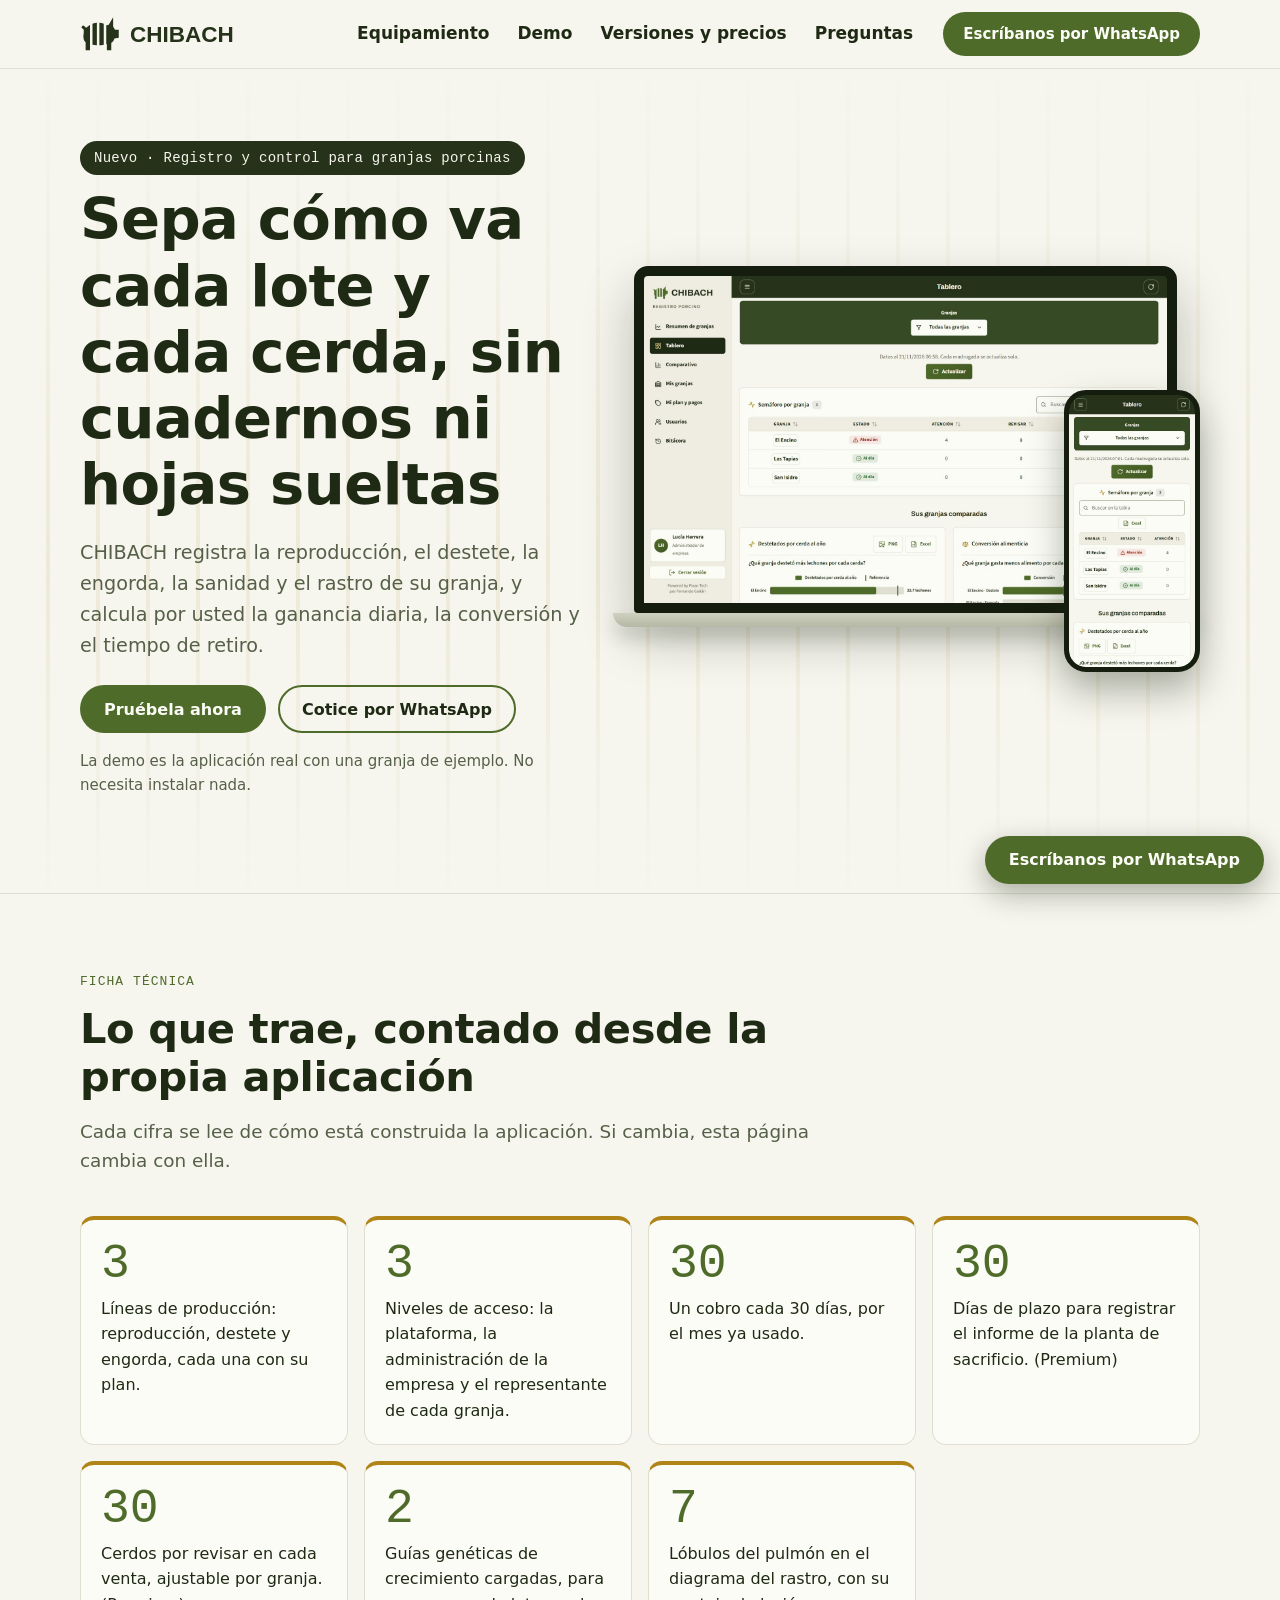
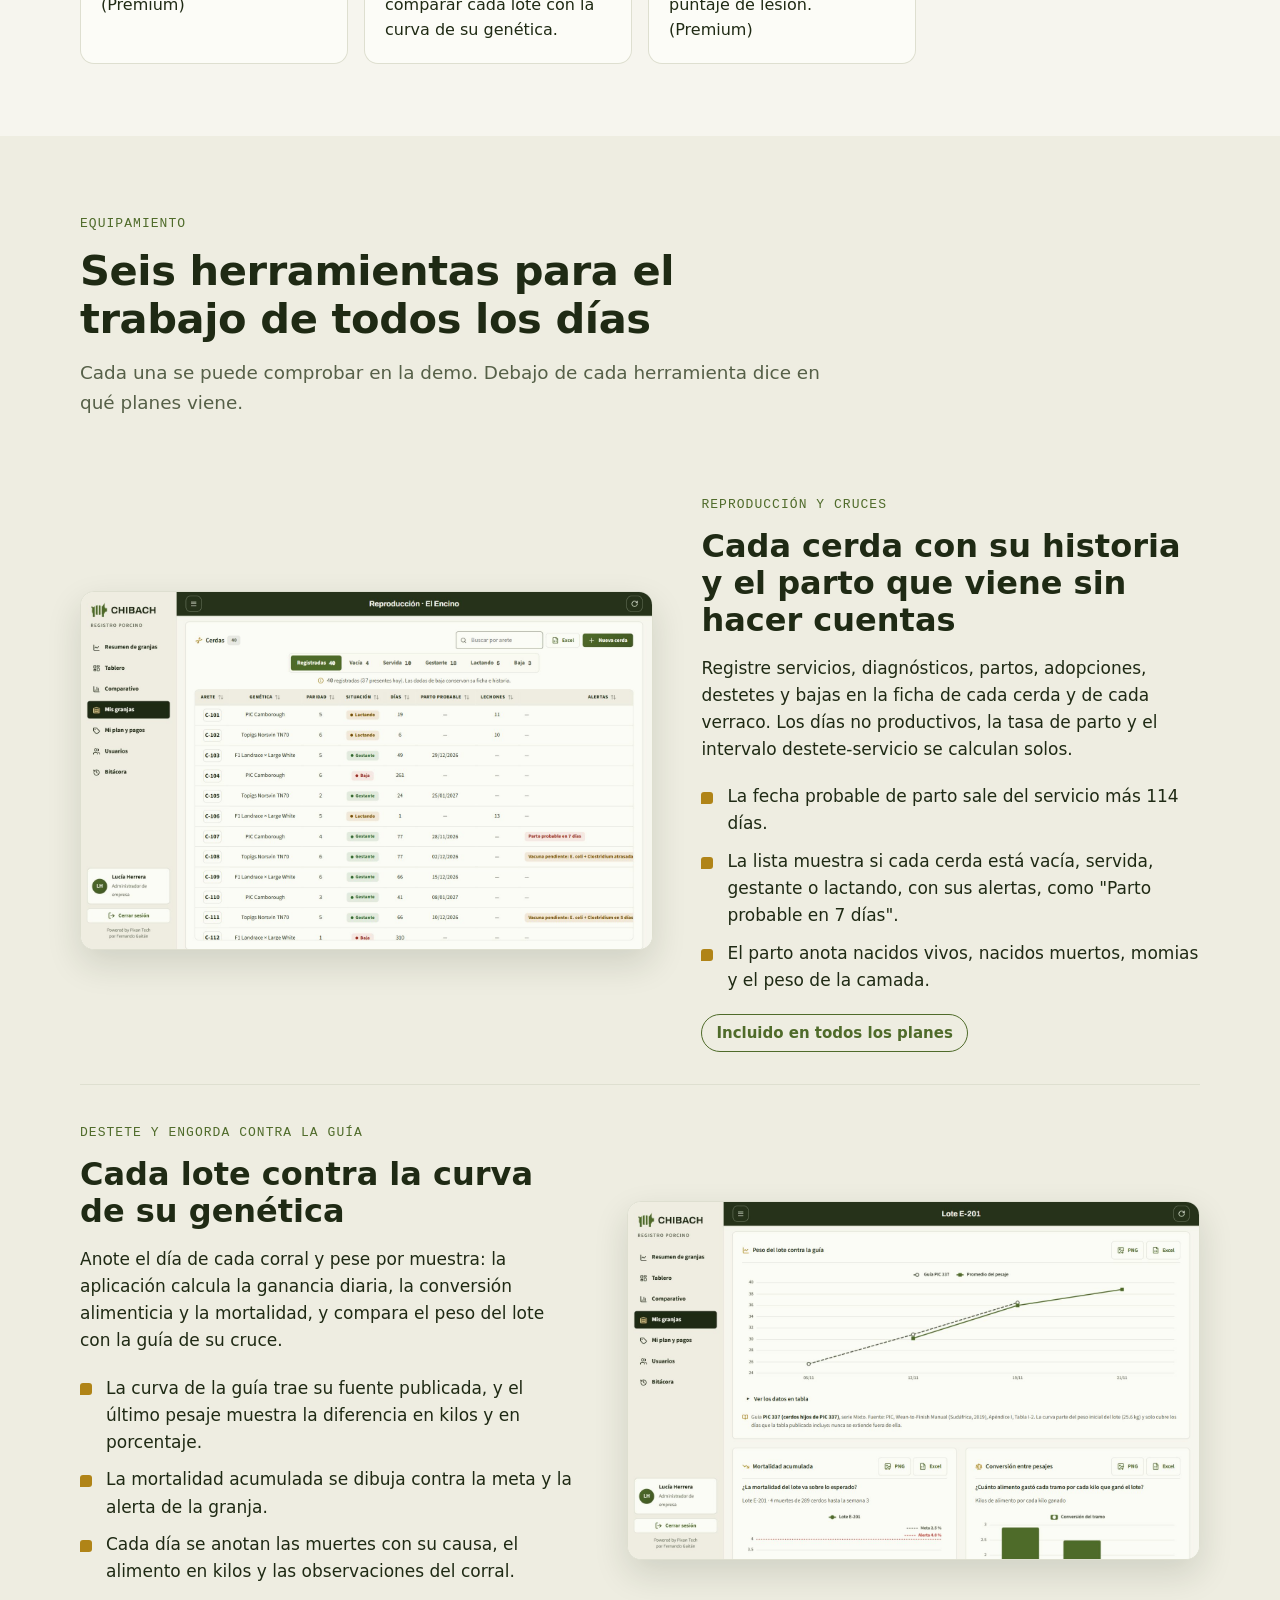
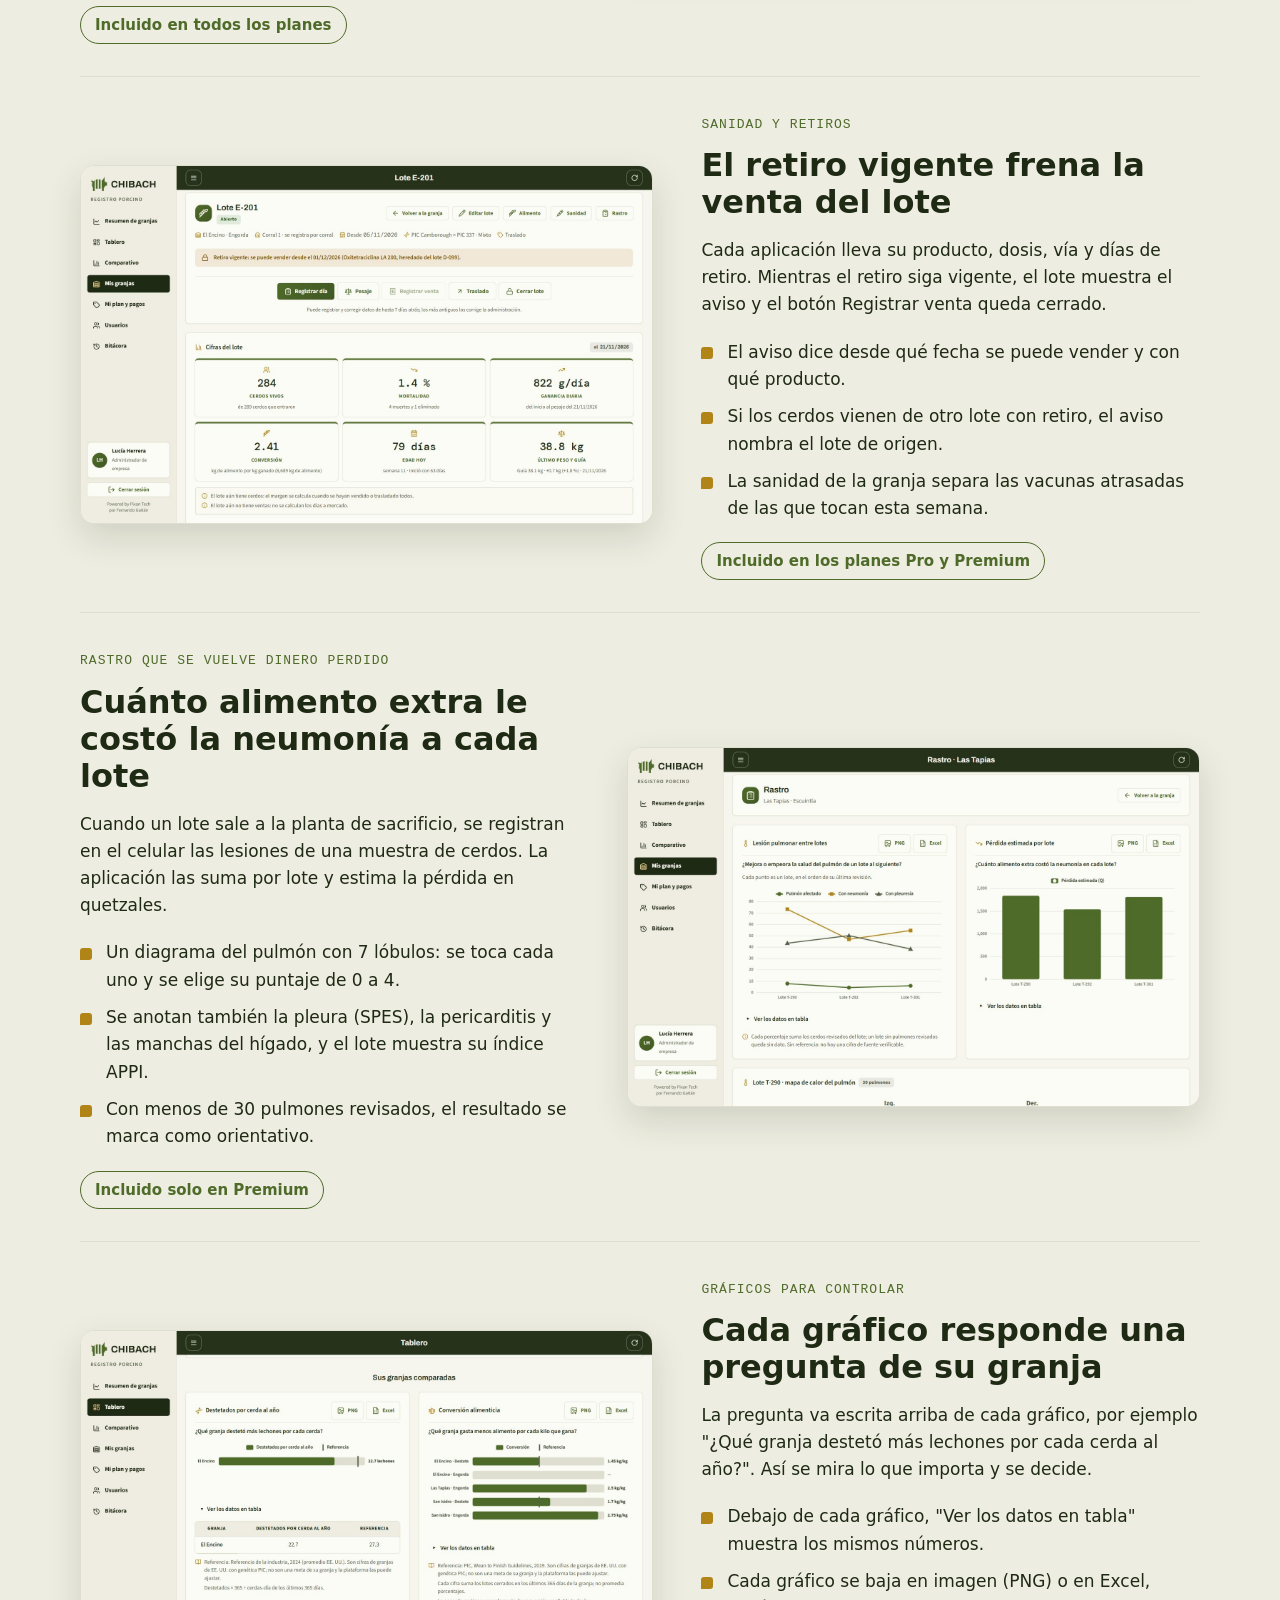
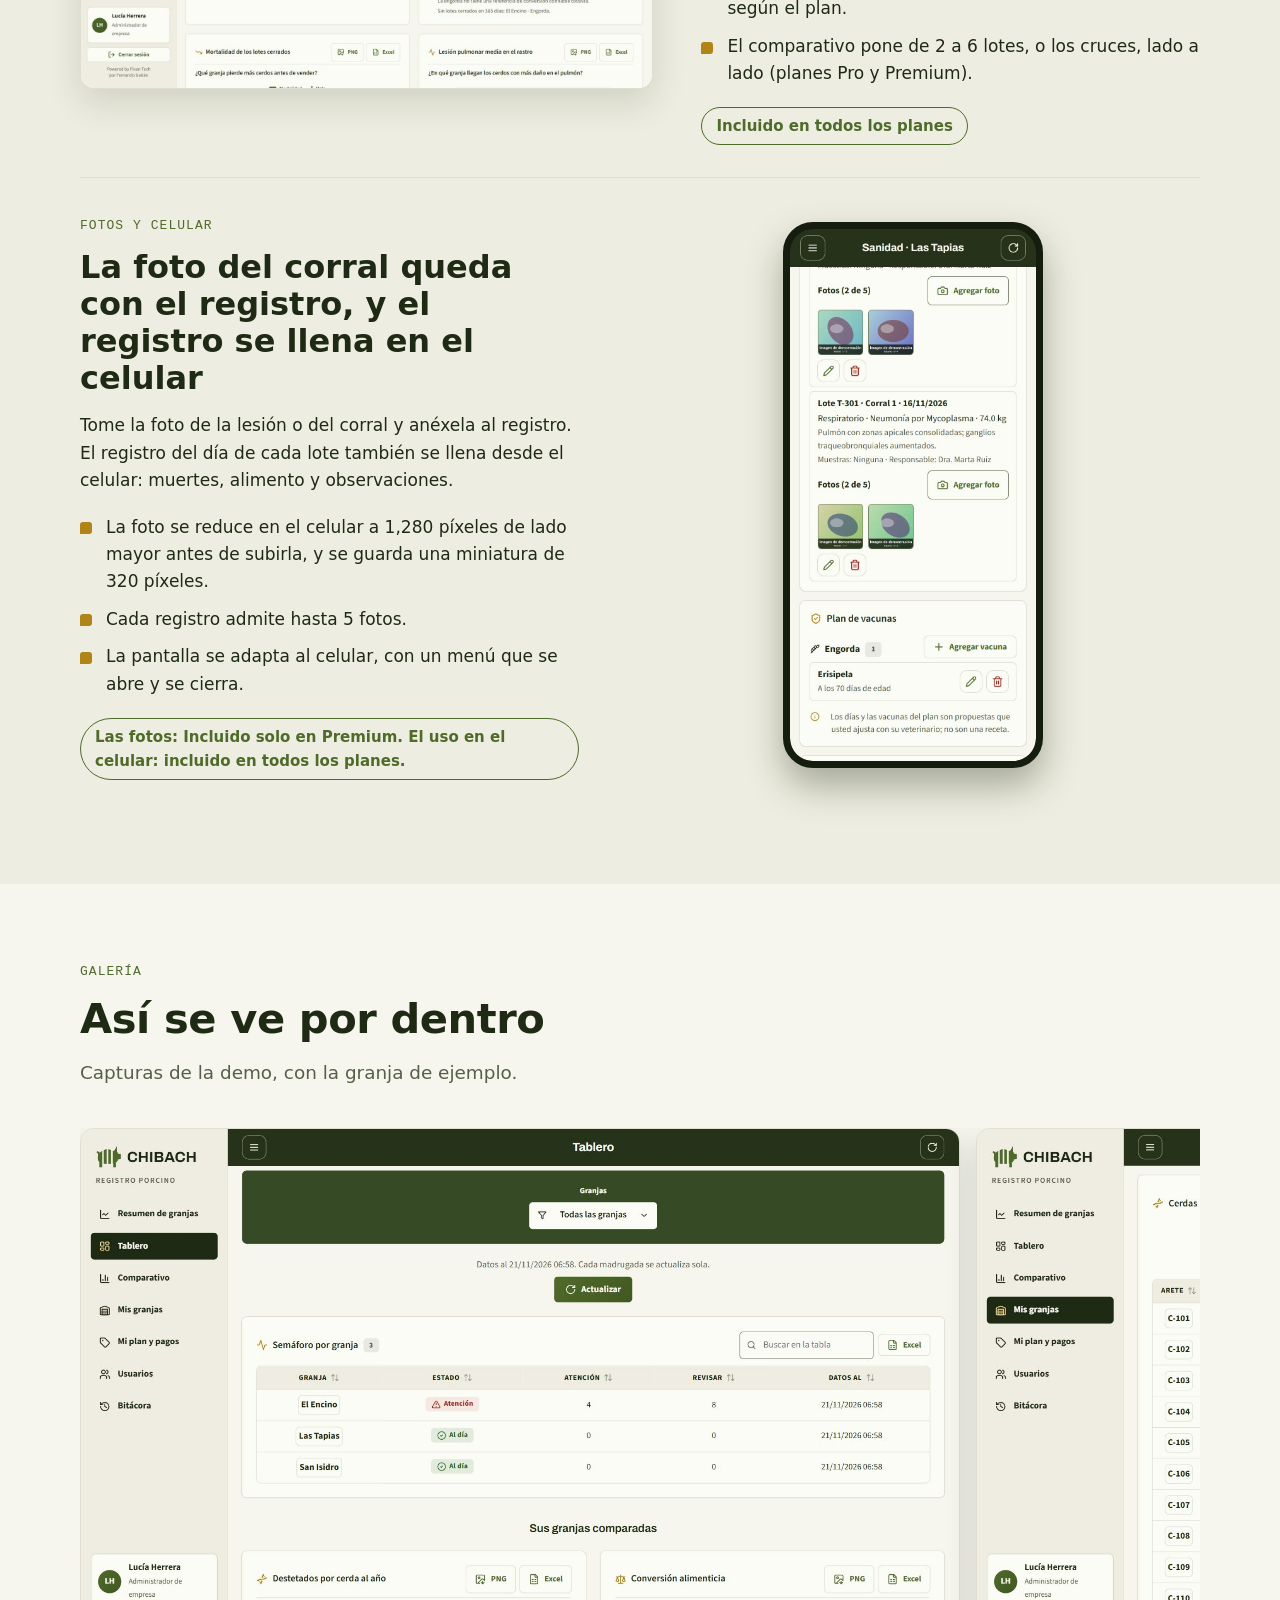
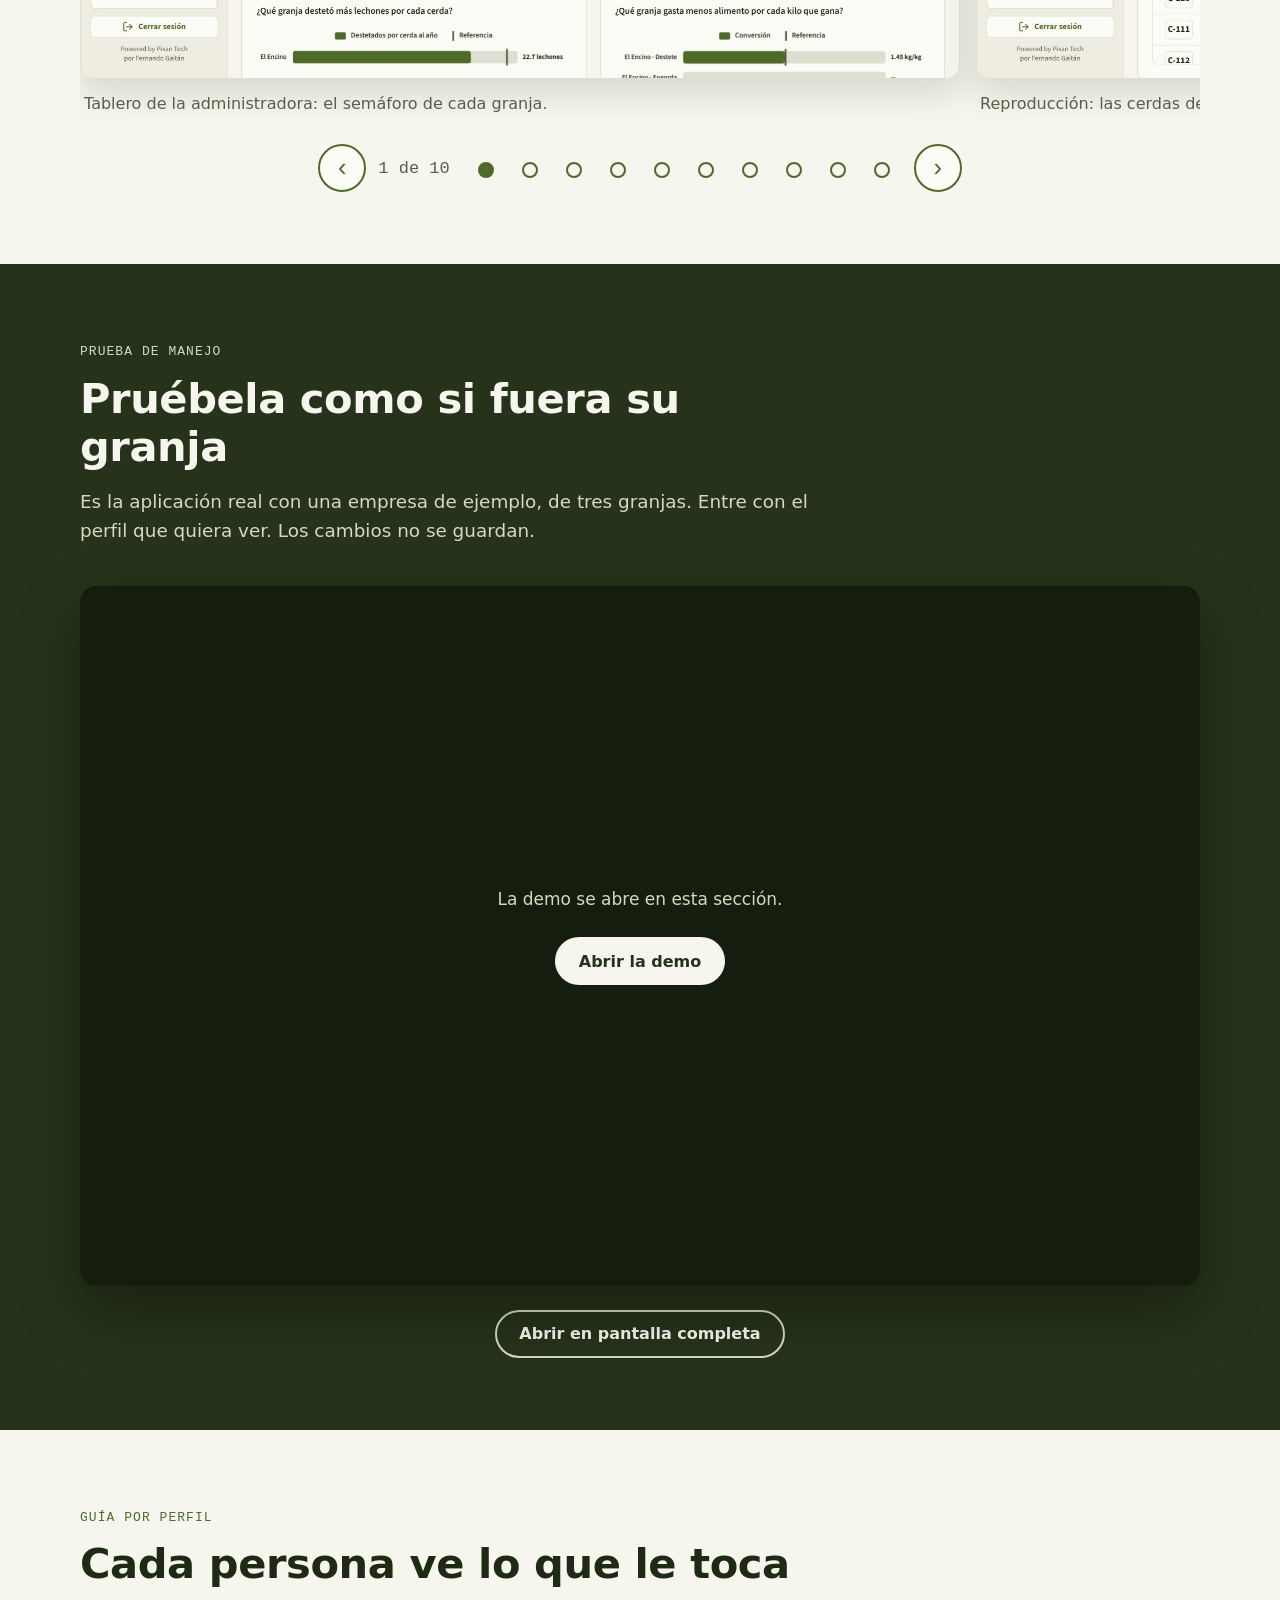
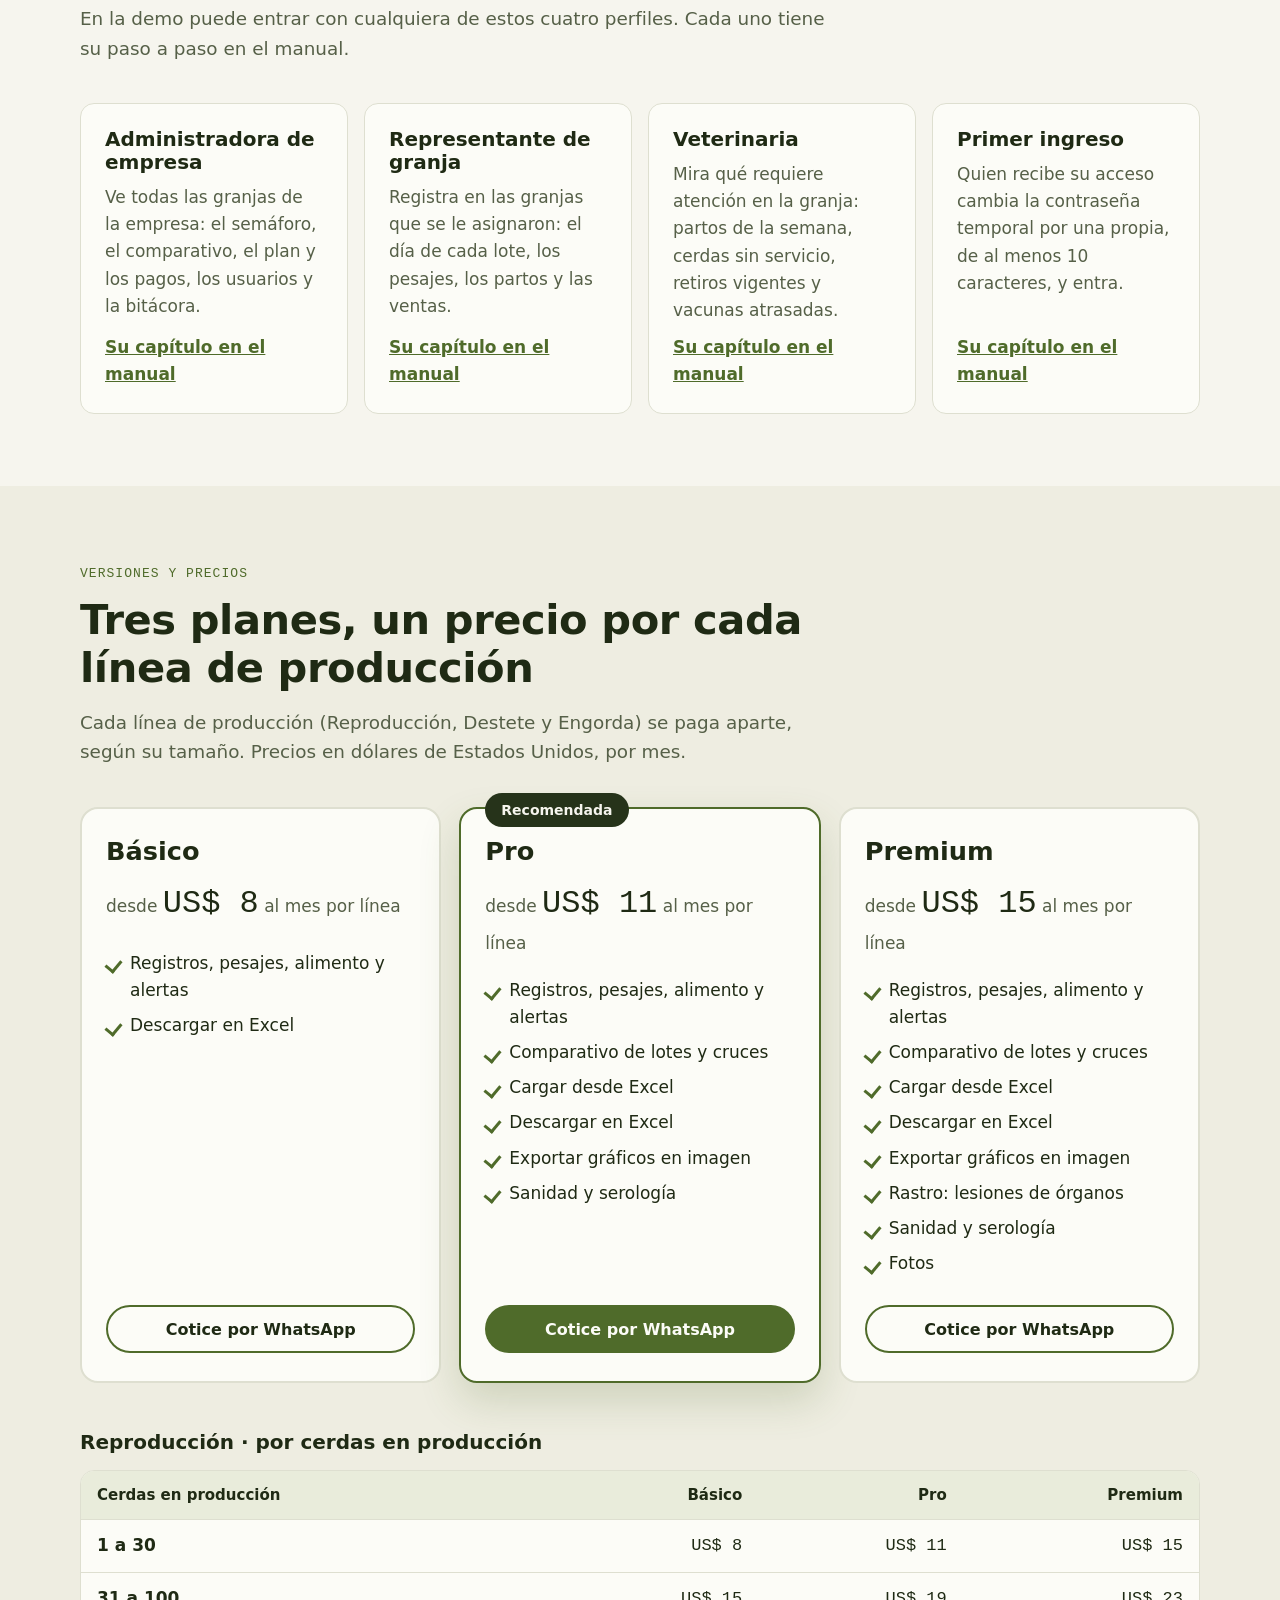
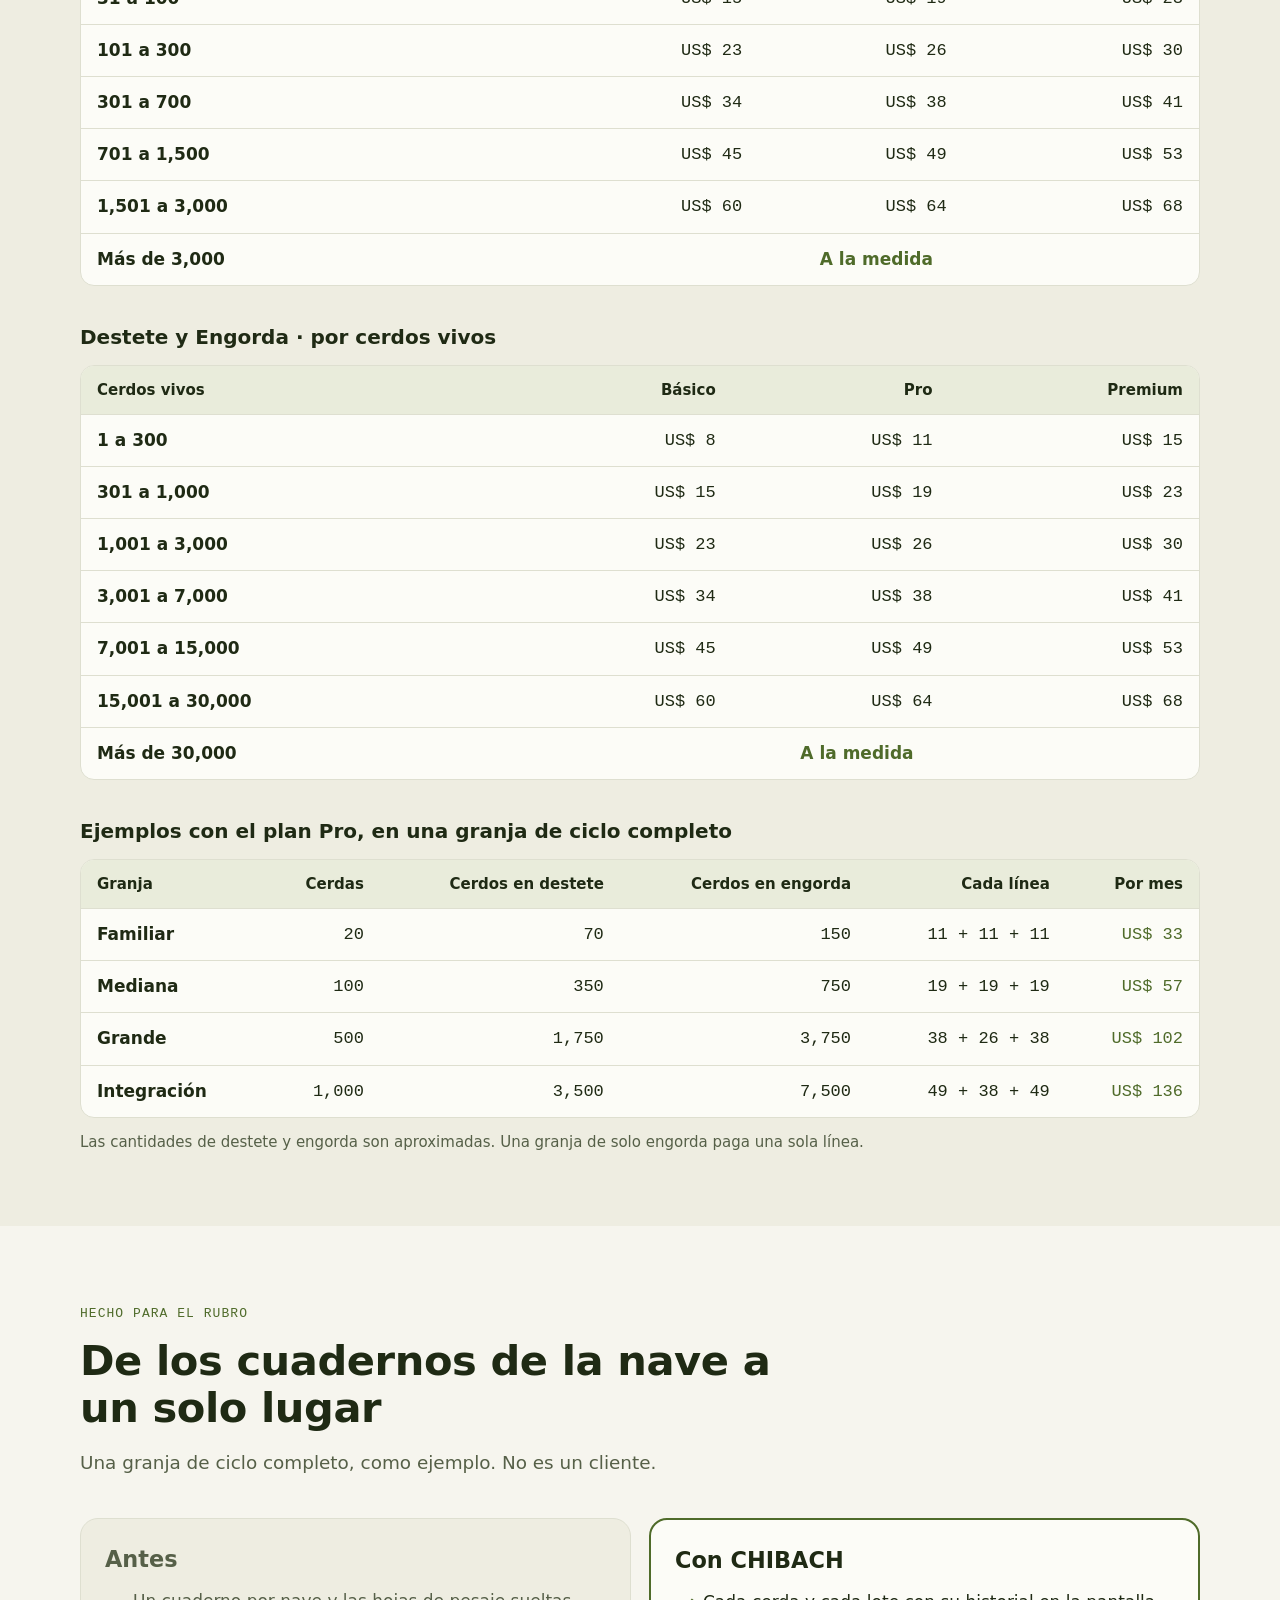
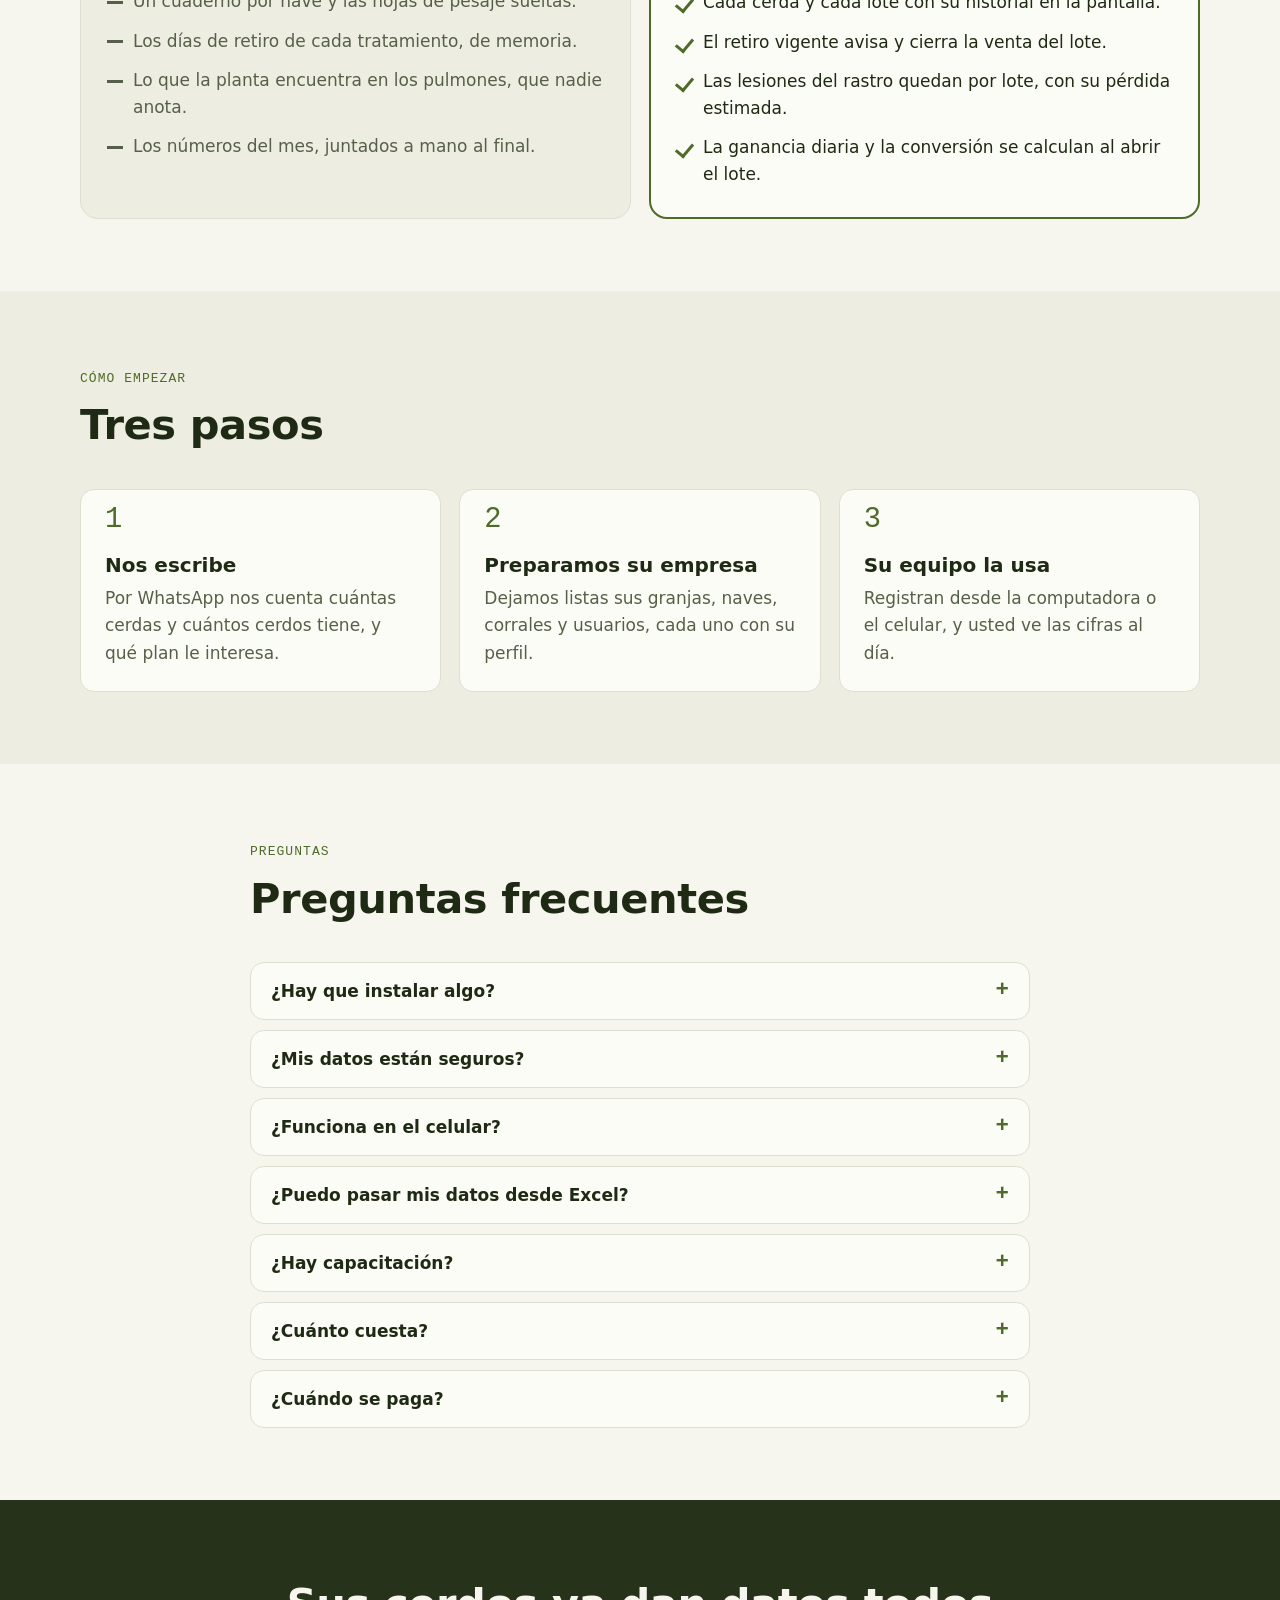
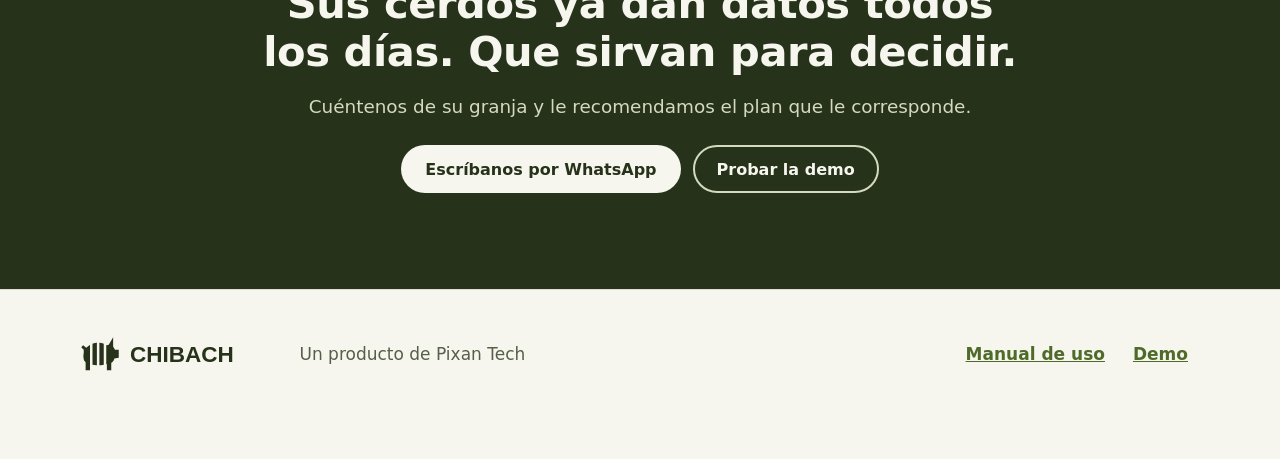
==== index.html @ 528099c4 "Add files via upload" ====
<!doctype html>
<html lang="es">
<head>
    <meta charset="utf-8">
    <meta name="viewport" content="width=device-width, initial-scale=1">
    <meta http-equiv="Content-Security-Policy" content="default-src 'self'; script-src 'self'; style-src 'self' https://fonts.googleapis.com; font-src https://fonts.gstatic.com; img-src 'self' data:; connect-src 'self'; frame-src 'self'; object-src 'none'; base-uri 'self'; form-action 'none'">
    <meta name="referrer" content="strict-origin-when-cross-origin">
    <script src="js/frame-guard.js?v=202611211308"></script>
    <title>CHIBACH · Registro y control para granjas porcinas</title>
    <meta name="description" content="CHIBACH registra la reproducción, el destete, la engorda, la sanidad y el rastro de su granja de cerdos, y calcula la ganancia diaria, la conversión y el tiempo de retiro.">
    <meta name="theme-color" content="#26331A">
    <meta property="og:type" content="website">
    <meta property="og:title" content="CHIBACH · Registro y control para granjas porcinas">
    <meta property="og:description" content="Cerdas, lotes, sanidad y rastro de su granja en un solo lugar, con cifras que se calculan solas.">
    <meta property="og:image" content="img/redes.jpg">
    <meta name="twitter:card" content="summary_large_image">
    
    <link rel="icon" href="img/favicon.svg?v=202611211308" type="image/svg+xml">
    <link rel="preconnect" href="https://fonts.googleapis.com">
    <link rel="preconnect" href="https://fonts.gstatic.com" crossorigin>
    <link href="https://fonts.googleapis.com/css2?family=Archivo:wght@600..800&amp;family=DM+Mono:wght@400;500&amp;family=Source+Sans+3:wght@400..800&amp;display=swap" rel="stylesheet">
    <link rel="stylesheet" href="css/sitio.css?v=202611211308">
    <script src="js/sitio.js?v=202611211308" defer></script>
</head>
<body>
<a class="saltar" href="#contenido">Ir al contenido</a>

<header class="cab" id="cabecera">
    <div class="cab-in">
        <a class="logo" href="#inicio" aria-label="CHIBACH, inicio"><svg class="logo-svg" xmlns="http://www.w3.org/2000/svg" viewBox="0 0 300 64" role="img">
  <title>CHIBACH</title>
  <g>
  <path fill="currentColor" d="M6 30L6 25L2 21L5 18L10 22L14 18.9L16 17.7L16 48L16 58L9 58L9 45L7.9 43.9L6.9 42.6L6.2 41L5.8 39.2L5.5 37.3L5.4 35.1L5.6 32.6Z"/>
  <path fill="currentColor" d="M20 15.7L22.1 14.9L26.2 14L27 14L27 49.9L26.4 49.9L22.9 49.5L20 49Z"/>
  <path fill="currentColor" d="M31 14L34.6 14.5L38 15.6L38 49.2L36.4 49.5L33.1 49.9L31 50Z"/>
  <path fill="currentColor" d="M42 17.5L43 18L46 17L53 5L53 20L56 25L62 25L62 38L55 39L54.7 40.2L54.3 41.3L53.8 42.3L53.2 43.2L52.6 44.1L51.8 44.8L51 45.5L50 46L50 58L43 58L43 48L42 48.3Z"/>
  </g>
  <text x="80" y="45" font-family="'Archivo', sans-serif" font-size="36" font-weight="700" fill="currentColor">CHIBACH</text>
</svg></a>
        <button type="button" class="menu-btn" id="menuBtn" aria-expanded="false" aria-controls="menuNav">Menú</button>
        <nav class="nav" id="menuNav" aria-label="Secciones">
            <a href="#equipamiento">Equipamiento</a>
            <a href="#demo">Demo</a>
            <a href="#versiones">Versiones y precios</a>
            <a href="#preguntas">Preguntas</a>
        </nav>
        <a class="btn btn-cab" data-contacto="cabecera" href="https://wa.me/50258253416?text=Hola%2C%20quiero%20conocer%20CHIBACH%20para%20mi%20granja%20de%20cerdos." target="_blank" rel="noopener noreferrer">Escríbanos por WhatsApp</a>
    </div>
</header>

<main id="contenido">

<section class="portada" id="inicio">
    <div class="envoltura portada-in">
        <div class="portada-txt">
            <p class="etiqueta etiqueta-hero">Nuevo · Registro y control para granjas porcinas</p>
            <h1>Sepa cómo va cada lote y cada cerda, sin cuadernos ni hojas sueltas</h1>
            <p class="portada-sub">CHIBACH registra la reproducción, el destete, la engorda, la sanidad y el rastro de su granja, y calcula por usted la ganancia diaria, la conversión y el tiempo de retiro.</p>
            <div class="botones">
                <a class="btn btn-primario" href="#demo">Pruébela ahora</a>
                <a class="btn btn-borde" data-contacto="portada" href="https://wa.me/50258253416?text=Hola%2C%20vi%20la%20p%C3%A1gina%20de%20CHIBACH%20y%20quiero%20cotizar%20para%20mi%20granja." target="_blank" rel="noopener noreferrer">Cotice por WhatsApp</a>
            </div>
            <p class="portada-nota">La demo es la aplicación real con una granja de ejemplo. No necesita instalar nada.</p>
        </div>
        <div class="dispositivos">
            <div class="portatil">
                <div class="portatil-pantalla"><img src="img/capturas/tablero-administradora.jpg?c=202611210702" alt="Tablero de CHIBACH con el semáforo de tres granjas y los gráficos de destetados por cerda al año y conversión alimenticia" fetchpriority="high" width="1600" height="1000"></div>
                <div class="portatil-base"></div>
            </div>
            <div class="celular">
                <div class="celular-pantalla"><img src="img/capturas/cel-tablero.jpg?c=202611210702" alt="El mismo tablero de CHIBACH en la pantalla de un celular" fetchpriority="high" width="780" height="1688"></div>
            </div>
        </div>
    </div>
</section>

<section class="seccion" id="ficha">
    <div class="envoltura">
        <header class="encabezado">
            <p class="etiqueta">Ficha técnica</p>
            <h2>Lo que trae, contado desde la propia aplicación</h2>
            <p class="intro">Cada cifra se lee de cómo está construida la aplicación. Si cambia, esta página cambia con ella.</p>
        </header>
        <ul class="ficha">
            <li class="cifra"><span class="cifra-n" data-fin="3">3</span><span class="cifra-t">Líneas de producción: reproducción, destete y engorda, cada una con su plan.</span></li>
            <li class="cifra"><span class="cifra-n" data-fin="3">3</span><span class="cifra-t">Niveles de acceso: la plataforma, la administración de la empresa y el representante de cada granja.</span></li>
            <li class="cifra"><span class="cifra-n" data-fin="30">30</span><span class="cifra-t">Un cobro cada 30 días, por el mes ya usado.</span></li>
            <li class="cifra"><span class="cifra-n" data-fin="30">30</span><span class="cifra-t">Días de plazo para registrar el informe de la planta de sacrificio. (Premium)</span></li>
            <li class="cifra"><span class="cifra-n" data-fin="30">30</span><span class="cifra-t">Cerdos por revisar en cada venta, ajustable por granja. (Premium)</span></li>
            <li class="cifra"><span class="cifra-n" data-fin="2">2</span><span class="cifra-t">Guías genéticas de crecimiento cargadas, para comparar cada lote con la curva de su genética.</span></li>
            <li class="cifra"><span class="cifra-n" data-fin="7">7</span><span class="cifra-t">Lóbulos del pulmón en el diagrama del rastro, con su puntaje de lesión. (Premium)</span></li>
        </ul>
    </div>
</section>

<section class="seccion seccion-alt" id="equipamiento">
    <div class="envoltura">
        <header class="encabezado">
            <p class="etiqueta">Equipamiento</p>
            <h2>Seis herramientas para el trabajo de todos los días</h2>
            <p class="intro">Cada una se puede comprobar en la demo. Debajo de cada herramienta dice en qué planes viene.</p>
        </header>

        <article class="bloque" data-herramienta="base">
            <figure class="bloque-fig"><div class="pantalla"><img src="img/capturas/cerdas.jpg?c=202611210702" alt="Lista de las 40 cerdas de la granja El Encino con su situación, parto probable y alertas" width="1600" height="1000"></div></figure>
            <div class="bloque-txt">
                <p class="etiqueta">Reproducción y cruces</p>
                <h3>Cada cerda con su historia y el parto que viene sin hacer cuentas</h3>
                <p>Registre servicios, diagnósticos, partos, adopciones, destetes y bajas en la ficha de cada cerda y de cada verraco. Los días no productivos, la tasa de parto y el intervalo destete-servicio se calculan solos.</p>
                <ul class="vinetas">
                    <li>La fecha probable de parto sale del servicio más 114 días.</li>
                    <li>La lista muestra si cada cerda está vacía, servida, gestante o lactando, con sus alertas, como "Parto probable en 7 días".</li>
                    <li>El parto anota nacidos vivos, nacidos muertos, momias y el peso de la camada.</li>
                </ul>
                <p class="incluye">Incluido en todos los planes</p>
            </div>
        </article>

        <article class="bloque bloque-inv" data-herramienta="base">
            <figure class="bloque-fig"><div class="pantalla"><img src="img/capturas/curva-lote.jpg?c=202611210702" alt="Gráfico del peso de un lote de engorda contra la curva de su guía genética" width="1600" height="1000"></div></figure>
            <div class="bloque-txt">
                <p class="etiqueta">Destete y engorda contra la guía</p>
                <h3>Cada lote contra la curva de su genética</h3>
                <p>Anote el día de cada corral y pese por muestra: la aplicación calcula la ganancia diaria, la conversión alimenticia y la mortalidad, y compara el peso del lote con la guía de su cruce.</p>
                <ul class="vinetas">
                    <li>La curva de la guía trae su fuente publicada, y el último pesaje muestra la diferencia en kilos y en porcentaje.</li>
                    <li>La mortalidad acumulada se dibuja contra la meta y la alerta de la granja.</li>
                    <li>Cada día se anotan las muertes con su causa, el alimento en kilos y las observaciones del corral.</li>
                </ul>
                <p class="incluye">Incluido en todos los planes</p>
            </div>
        </article>

        <article class="bloque" data-herramienta="sanidad">
            <figure class="bloque-fig"><div class="pantalla"><img src="img/capturas/venta-bloqueada.jpg?c=202611210702" alt="Lote de engorda con el aviso de retiro vigente y el botón Registrar venta cerrado" width="1600" height="1000"></div></figure>
            <div class="bloque-txt">
                <p class="etiqueta">Sanidad y retiros</p>
                <h3>El retiro vigente frena la venta del lote</h3>
                <p>Cada aplicación lleva su producto, dosis, vía y días de retiro. Mientras el retiro siga vigente, el lote muestra el aviso y el botón Registrar venta queda cerrado.</p>
                <ul class="vinetas">
                    <li>El aviso dice desde qué fecha se puede vender y con qué producto.</li>
                    <li>Si los cerdos vienen de otro lote con retiro, el aviso nombra el lote de origen.</li>
                    <li>La sanidad de la granja separa las vacunas atrasadas de las que tocan esta semana.</li>
                </ul>
                <p class="incluye">Incluido en los planes Pro y Premium</p>
            </div>
        </article>

        <article class="bloque bloque-inv" data-herramienta="rastro">
            <figure class="bloque-fig"><div class="pantalla"><img src="img/capturas/rastro-perdida.jpg?c=202611210702" alt="Gráficos del rastro: lesión pulmonar entre lotes y pérdida estimada por lote en quetzales" width="1600" height="1000"></div></figure>
            <div class="bloque-txt">
                <p class="etiqueta">Rastro que se vuelve dinero perdido</p>
                <h3>Cuánto alimento extra le costó la neumonía a cada lote</h3>
                <p>Cuando un lote sale a la planta de sacrificio, se registran en el celular las lesiones de una muestra de cerdos. La aplicación las suma por lote y estima la pérdida en quetzales.</p>
                <ul class="vinetas">
                    <li>Un diagrama del pulmón con 7 lóbulos: se toca cada uno y se elige su puntaje de 0 a 4.</li>
                    <li>Se anotan también la pleura (SPES), la pericarditis y las manchas del hígado, y el lote muestra su índice APPI.</li>
                    <li>Con menos de 30 pulmones revisados, el resultado se marca como orientativo.</li>
                </ul>
                <p class="incluye">Incluido solo en Premium</p>
            </div>
        </article>

        <article class="bloque" data-herramienta="base">
            <figure class="bloque-fig"><div class="pantalla"><img src="img/capturas/graficos-tabla.jpg?c=202611210702" alt="Tablero de CHIBACH con un gráfico y la opción Ver los datos en tabla abierta" width="1600" height="1000"></div></figure>
            <div class="bloque-txt">
                <p class="etiqueta">Gráficos para controlar</p>
                <h3>Cada gráfico responde una pregunta de su granja</h3>
                <p>La pregunta va escrita arriba de cada gráfico, por ejemplo "¿Qué granja destetó más lechones por cada cerda al año?". Así se mira lo que importa y se decide.</p>
                <ul class="vinetas">
                    <li>Debajo de cada gráfico, "Ver los datos en tabla" muestra los mismos números.</li>
                    <li>Cada gráfico se baja en imagen (PNG) o en Excel, según el plan.</li>
                    <li>El comparativo pone de 2 a 6 lotes, o los cruces, lado a lado (planes Pro y Premium).</li>
                </ul>
                <p class="incluye">Incluido en todos los planes</p>
            </div>
        </article>

        <article class="bloque bloque-inv" data-herramienta="fotos">
            <figure class="bloque-fig bloque-fig-cel"><div class="celular celular-bloque"><div class="celular-pantalla"><img src="img/capturas/cel-fotos.jpg?c=202611210702" alt="Fotos de un registro de sanidad en la pantalla de un celular" width="780" height="1688"></div></div></figure>
            <div class="bloque-txt">
                <p class="etiqueta">Fotos y celular</p>
                <h3>La foto del corral queda con el registro, y el registro se llena en el celular</h3>
                <p>Tome la foto de la lesión o del corral y anéxela al registro. El registro del día de cada lote también se llena desde el celular: muertes, alimento y observaciones.</p>
                <ul class="vinetas">
                    <li>La foto se reduce en el celular a 1,280 píxeles de lado mayor antes de subirla, y se guarda una miniatura de 320 píxeles.</li>
                    <li>Cada registro admite hasta 5 fotos.</li>
                    <li>La pantalla se adapta al celular, con un menú que se abre y se cierra.</li>
                </ul>
                <p class="incluye">Las fotos: Incluido solo en Premium. El uso en el celular: incluido en todos los planes.</p>
            </div>
        </article>
    </div>
</section>

<section class="seccion" id="galeria">
    <div class="envoltura">
        <header class="encabezado">
            <p class="etiqueta">Galería</p>
            <h2>Así se ve por dentro</h2>
            <p class="intro">Capturas de la demo, con la granja de ejemplo.</p>
        </header>
        <div class="galeria" id="galeria-caja">
            <div class="galeria-pista" id="galeria-pista" tabindex="0" role="region" aria-label="Capturas de la aplicación">
                <figure class="diapo"><div class="pantalla"><img src="img/capturas/tablero-administradora.jpg?c=202611210702" alt="Tablero de la administradora con el semáforo por granja" loading="lazy" width="1600" height="1000"></div><figcaption>Tablero de la administradora: el semáforo de cada granja.</figcaption></figure>
                <figure class="diapo"><div class="pantalla"><img src="img/capturas/cerdas.jpg?c=202611210702" alt="Lista de cerdas de la granja con su situación y parto probable" loading="lazy" width="1600" height="1000"></div><figcaption>Reproducción: las cerdas de la granja, con su parto probable.</figcaption></figure>
                <figure class="diapo"><div class="pantalla"><img src="img/capturas/ficha-cerda.jpg?c=202611210702" alt="Ficha de una cerda con su historial" loading="lazy" width="1600" height="1000"></div><figcaption>La ficha de una cerda, con su historial.</figcaption></figure>
                <figure class="diapo"><div class="pantalla"><img src="img/capturas/parto-lleno.jpg?c=202611210702" alt="Formulario de parto lleno con nacidos vivos, muertos y peso de la camada" loading="lazy" width="1600" height="1000"></div><figcaption>El registro de un parto.</figcaption></figure>
                <figure class="diapo"><div class="pantalla"><img src="img/capturas/lotes.jpg?c=202611210702" alt="Línea de destete con sus naves, corrales y lote activo" loading="lazy" width="1600" height="1000"></div><figcaption>Destete: naves, corrales y el lote de cada uno.</figcaption></figure>
                <figure class="diapo"><div class="pantalla"><img src="img/capturas/curva-lote.jpg?c=202611210702" alt="Peso del lote contra la guía de su genética" loading="lazy" width="1600" height="1000"></div><figcaption>El peso del lote contra la guía de su genética.</figcaption></figure>
                <figure class="diapo"><div class="pantalla"><img src="img/capturas/aplicaciones-retiro.jpg?c=202611210702" alt="Aplicaciones de sanidad con sus días de retiro" loading="lazy" width="1600" height="1000"></div><figcaption>Sanidad: aplicaciones y días de retiro.</figcaption></figure>
                <figure class="diapo"><div class="pantalla"><img src="img/capturas/rastro-diagrama.jpg?c=202611210702" alt="Mapa de calor del pulmón por lóbulos con sus indicadores" loading="lazy" width="1600" height="1000"></div><figcaption>Rastro: el mapa de calor del pulmón de un lote.</figcaption></figure>
                <figure class="diapo"><div class="pantalla"><img src="img/capturas/comparativo.jpg?c=202611210702" alt="Comparativo de lotes lado a lado" loading="lazy" width="1600" height="1000"></div><figcaption>El comparativo de lotes y cruces.</figcaption></figure>
                <figure class="diapo"><div class="pantalla"><img src="img/capturas/excel.jpg?c=202611210702" alt="Descarga de la tabla de alimento en Excel" loading="lazy" width="1600" height="1000"></div><figcaption>Cada tabla se puede bajar en Excel, según el plan.</figcaption></figure>
            </div>
            <div class="galeria-ctl" id="galeria-ctl" hidden>
                <button type="button" class="flecha" id="galeria-ant" aria-label="Captura anterior">‹</button>
                <p class="contador" id="galeria-cont" aria-live="polite">1 de 10</p>
                <div class="puntos" id="galeria-puntos"></div>
                <button type="button" class="flecha" id="galeria-sig" aria-label="Captura siguiente">›</button>
            </div>
        </div>
    </div>
</section>

<section class="seccion franja" id="demo">
    <div class="envoltura">
        <header class="encabezado">
            <p class="etiqueta">Prueba de manejo</p>
            <h2>Pruébela como si fuera su granja</h2>
            <p class="intro">Es la aplicación real con una empresa de ejemplo, de tres granjas. Entre con el perfil que quiera ver. Los cambios no se guardan.</p>
        </header>
        <div class="demo-marco" id="demo-marco">
            <div class="demo-espera" id="demo-espera">
                <p>La demo se abre en esta sección.</p>
                <a class="btn btn-claro" href="demo/">Abrir la demo</a>
            </div>
            <iframe id="demo-iframe" title="Demo de CHIBACH" data-src="demo/?v=202611211308" hidden></iframe>
        </div>
        <p class="demo-pie"><a class="btn btn-claro-borde" id="demo-pantalla" href="demo/" target="_blank" rel="noopener noreferrer">Abrir en pantalla completa</a></p>
    </div>
</section>

<section class="seccion" id="perfiles">
    <div class="envoltura">
        <header class="encabezado">
            <p class="etiqueta">Guía por perfil</p>
            <h2>Cada persona ve lo que le toca</h2>
            <p class="intro">En la demo puede entrar con cualquiera de estos cuatro perfiles. Cada uno tiene su paso a paso en el manual.</p>
        </header>
        <ul class="perfiles">
            <li class="perfil">
                <h3>Administradora de empresa</h3>
                <p>Ve todas las granjas de la empresa: el semáforo, el comparativo, el plan y los pagos, los usuarios y la bitácora.</p>
                <a class="enlace" href="manual.html#paso-a-paso-administradora" aria-label="Su capítulo en el manual: administradora de empresa">Su capítulo en el manual</a>
            </li>
            <li class="perfil">
                <h3>Representante de granja</h3>
                <p>Registra en las granjas que se le asignaron: el día de cada lote, los pesajes, los partos y las ventas.</p>
                <a class="enlace" href="manual.html#paso-a-paso-representante" aria-label="Su capítulo en el manual: representante de granja">Su capítulo en el manual</a>
            </li>
            <li class="perfil">
                <h3>Veterinaria</h3>
                <p>Mira qué requiere atención en la granja: partos de la semana, cerdas sin servicio, retiros vigentes y vacunas atrasadas.</p>
                <a class="enlace" href="manual.html#paso-a-paso-veterinaria" aria-label="Su capítulo en el manual: veterinaria">Su capítulo en el manual</a>
            </li>
            <li class="perfil">
                <h3>Primer ingreso</h3>
                <p>Quien recibe su acceso cambia la contraseña temporal por una propia, de al menos 10 caracteres, y entra.</p>
                <a class="enlace" href="manual.html#paso-a-paso-primer-ingreso" aria-label="Su capítulo en el manual: primer ingreso">Su capítulo en el manual</a>
            </li>
        </ul>
    </div>
</section>

<section class="seccion seccion-alt" id="versiones">
    <div class="envoltura">
        <header class="encabezado">
            <p class="etiqueta">Versiones y precios</p>
            <h2>Tres planes, un precio por cada línea de producción</h2>
            <p class="intro">Cada línea de producción (Reproducción, Destete y Engorda) se paga aparte, según su tamaño. Precios en dólares de Estados Unidos, por mes.</p>
        </header>
        <div class="planes">
            <article class="plan">
                
                <h3>Básico</h3>
                <p class="plan-desde">desde <span class="plan-precio">US$ 8</span> al mes por línea</p>
                <ul class="plan-lista">
                    <li>Registros, pesajes, alimento y alertas</li>
                    <li>Descargar en Excel</li>
                </ul>
                <a class="btn btn-borde" data-contacto="plan-basico" href="https://wa.me/50258253416?text=Hola%2C%20me%20interesa%20el%20plan%20B%C3%A1sico%20de%20CHIBACH%20para%20mi%20granja%20de%20cerdos." target="_blank" rel="noopener noreferrer">Cotice por WhatsApp</a>
            </article>
            <article class="plan plan-reco">
                <p class="reco">Recomendada</p>
                <h3>Pro</h3>
                <p class="plan-desde">desde <span class="plan-precio">US$ 11</span> al mes por línea</p>
                <ul class="plan-lista">
                    <li>Registros, pesajes, alimento y alertas</li>
                    <li>Comparativo de lotes y cruces</li>
                    <li>Cargar desde Excel</li>
                    <li>Descargar en Excel</li>
                    <li>Exportar gráficos en imagen</li>
                    <li>Sanidad y serología</li>
                </ul>
                <a class="btn btn-primario" data-contacto="plan-pro" href="https://wa.me/50258253416?text=Hola%2C%20me%20interesa%20el%20plan%20Pro%20de%20CHIBACH%20para%20mi%20granja%20de%20cerdos." target="_blank" rel="noopener noreferrer">Cotice por WhatsApp</a>
            </article>
            <article class="plan">
                
                <h3>Premium</h3>
                <p class="plan-desde">desde <span class="plan-precio">US$ 15</span> al mes por línea</p>
                <ul class="plan-lista">
                    <li>Registros, pesajes, alimento y alertas</li>
                    <li>Comparativo de lotes y cruces</li>
                    <li>Cargar desde Excel</li>
                    <li>Descargar en Excel</li>
                    <li>Exportar gráficos en imagen</li>
                    <li>Rastro: lesiones de órganos</li>
                    <li>Sanidad y serología</li>
                    <li>Fotos</li>
                </ul>
                <a class="btn btn-borde" data-contacto="plan-premium" href="https://wa.me/50258253416?text=Hola%2C%20me%20interesa%20el%20plan%20Premium%20de%20CHIBACH%20para%20mi%20granja%20de%20cerdos." target="_blank" rel="noopener noreferrer">Cotice por WhatsApp</a>
            </article>
        </div>

        <div class="tabla-bloque">
            <h3>Reproducción · por cerdas en producción</h3>
            <div class="table-wrap">
                <table class="tabla">
                    <thead><tr><th scope="col">Cerdas en producción</th><th scope="col">Básico</th><th scope="col">Pro</th><th scope="col">Premium</th></tr></thead>
                    <tbody>
                    <tr><th scope="row">1 a 30</th><td data-plan="Básico" data-tramo="Cerdas:0">US$ 8</td><td data-plan="Pro" data-tramo="Cerdas:0">US$ 11</td><td data-plan="Premium" data-tramo="Cerdas:0">US$ 15</td></tr>
                    <tr><th scope="row">31 a 100</th><td data-plan="Básico" data-tramo="Cerdas:1">US$ 15</td><td data-plan="Pro" data-tramo="Cerdas:1">US$ 19</td><td data-plan="Premium" data-tramo="Cerdas:1">US$ 23</td></tr>
                    <tr><th scope="row">101 a 300</th><td data-plan="Básico" data-tramo="Cerdas:2">US$ 23</td><td data-plan="Pro" data-tramo="Cerdas:2">US$ 26</td><td data-plan="Premium" data-tramo="Cerdas:2">US$ 30</td></tr>
                    <tr><th scope="row">301 a 700</th><td data-plan="Básico" data-tramo="Cerdas:3">US$ 34</td><td data-plan="Pro" data-tramo="Cerdas:3">US$ 38</td><td data-plan="Premium" data-tramo="Cerdas:3">US$ 41</td></tr>
                    <tr><th scope="row">701 a 1,500</th><td data-plan="Básico" data-tramo="Cerdas:4">US$ 45</td><td data-plan="Pro" data-tramo="Cerdas:4">US$ 49</td><td data-plan="Premium" data-tramo="Cerdas:4">US$ 53</td></tr>
                    <tr><th scope="row">1,501 a 3,000</th><td data-plan="Básico" data-tramo="Cerdas:5">US$ 60</td><td data-plan="Pro" data-tramo="Cerdas:5">US$ 64</td><td data-plan="Premium" data-tramo="Cerdas:5">US$ 68</td></tr>
                    <tr><th scope="row">Más de 3,000</th><td colspan="3" class="a-medida" data-plan="todos" data-tramo="Cerdas:6">A la medida</td></tr>
                    </tbody>
                </table>
            </div>
        </div>
        <div class="tabla-bloque">
            <h3>Destete y Engorda · por cerdos vivos</h3>
            <div class="table-wrap">
                <table class="tabla">
                    <thead><tr><th scope="col">Cerdos vivos</th><th scope="col">Básico</th><th scope="col">Pro</th><th scope="col">Premium</th></tr></thead>
                    <tbody>
                    <tr><th scope="row">1 a 300</th><td data-plan="Básico" data-tramo="Cerdos:0">US$ 8</td><td data-plan="Pro" data-tramo="Cerdos:0">US$ 11</td><td data-plan="Premium" data-tramo="Cerdos:0">US$ 15</td></tr>
                    <tr><th scope="row">301 a 1,000</th><td data-plan="Básico" data-tramo="Cerdos:1">US$ 15</td><td data-plan="Pro" data-tramo="Cerdos:1">US$ 19</td><td data-plan="Premium" data-tramo="Cerdos:1">US$ 23</td></tr>
                    <tr><th scope="row">1,001 a 3,000</th><td data-plan="Básico" data-tramo="Cerdos:2">US$ 23</td><td data-plan="Pro" data-tramo="Cerdos:2">US$ 26</td><td data-plan="Premium" data-tramo="Cerdos:2">US$ 30</td></tr>
                    <tr><th scope="row">3,001 a 7,000</th><td data-plan="Básico" data-tramo="Cerdos:3">US$ 34</td><td data-plan="Pro" data-tramo="Cerdos:3">US$ 38</td><td data-plan="Premium" data-tramo="Cerdos:3">US$ 41</td></tr>
                    <tr><th scope="row">7,001 a 15,000</th><td data-plan="Básico" data-tramo="Cerdos:4">US$ 45</td><td data-plan="Pro" data-tramo="Cerdos:4">US$ 49</td><td data-plan="Premium" data-tramo="Cerdos:4">US$ 53</td></tr>
                    <tr><th scope="row">15,001 a 30,000</th><td data-plan="Básico" data-tramo="Cerdos:5">US$ 60</td><td data-plan="Pro" data-tramo="Cerdos:5">US$ 64</td><td data-plan="Premium" data-tramo="Cerdos:5">US$ 68</td></tr>
                    <tr><th scope="row">Más de 30,000</th><td colspan="3" class="a-medida" data-plan="todos" data-tramo="Cerdos:6">A la medida</td></tr>
                    </tbody>
                </table>
            </div>
        </div>
        <div class="tabla-bloque">
            <h3>Ejemplos con el plan Pro, en una granja de ciclo completo</h3>
            <div class="table-wrap">
                <table class="tabla tabla-ejemplos">
                    <thead><tr><th scope="col">Granja</th><th scope="col">Cerdas</th><th scope="col">Cerdos en destete</th><th scope="col">Cerdos en engorda</th><th scope="col">Cada línea</th><th scope="col">Por mes</th></tr></thead>
                    <tbody>
                    <tr><th scope="row">Familiar</th><td>20</td><td>70</td><td>150</td><td>11 + 11 + 11</td><td class="total">US$ 33</td></tr>
                    <tr><th scope="row">Mediana</th><td>100</td><td>350</td><td>750</td><td>19 + 19 + 19</td><td class="total">US$ 57</td></tr>
                    <tr><th scope="row">Grande</th><td>500</td><td>1,750</td><td>3,750</td><td>38 + 26 + 38</td><td class="total">US$ 102</td></tr>
                    <tr><th scope="row">Integración</th><td>1,000</td><td>3,500</td><td>7,500</td><td>49 + 38 + 49</td><td class="total">US$ 136</td></tr>
                    </tbody>
                </table>
            </div>
            <p class="nota">Las cantidades de destete y engorda son aproximadas. Una granja de solo engorda paga una sola línea.</p>
        </div>
    </div>
</section>

<section class="seccion" id="rubro">
    <div class="envoltura">
        <header class="encabezado">
            <p class="etiqueta">Hecho para el rubro</p>
            <h2>De los cuadernos de la nave a un solo lugar</h2>
            <p class="intro">Una granja de ciclo completo, como ejemplo. No es un cliente.</p>
        </header>
        <div class="antes-despues">
            <div class="ad ad-antes">
                <h3>Antes</h3>
                <ul>
                    <li>Un cuaderno por nave y las hojas de pesaje sueltas.</li>
                    <li>Los días de retiro de cada tratamiento, de memoria.</li>
                    <li>Lo que la planta encuentra en los pulmones, que nadie anota.</li>
                    <li>Los números del mes, juntados a mano al final.</li>
                </ul>
            </div>
            <div class="ad ad-con">
                <h3>Con CHIBACH</h3>
                <ul>
                    <li>Cada cerda y cada lote con su historial en la pantalla.</li>
                    <li>El retiro vigente avisa y cierra la venta del lote.</li>
                    <li>Las lesiones del rastro quedan por lote, con su pérdida estimada.</li>
                    <li>La ganancia diaria y la conversión se calculan al abrir el lote.</li>
                </ul>
            </div>
        </div>
    </div>
</section>

<section class="seccion seccion-alt" id="empezar">
    <div class="envoltura">
        <header class="encabezado">
            <p class="etiqueta">Cómo empezar</p>
            <h2>Tres pasos</h2>
        </header>
        <ol class="pasos">
            <li><h3>Nos escribe</h3><p>Por WhatsApp nos cuenta cuántas cerdas y cuántos cerdos tiene, y qué plan le interesa.</p></li>
            <li><h3>Preparamos su empresa</h3><p>Dejamos listas sus granjas, naves, corrales y usuarios, cada uno con su perfil.</p></li>
            <li><h3>Su equipo la usa</h3><p>Registran desde la computadora o el celular, y usted ve las cifras al día.</p></li>
        </ol>
    </div>
</section>

<section class="seccion" id="preguntas">
    <div class="envoltura envoltura-estrecha">
        <header class="encabezado">
            <p class="etiqueta">Preguntas</p>
            <h2>Preguntas frecuentes</h2>
        </header>
        <div class="preguntas">
            <details><summary>¿Hay que instalar algo?</summary><p>No. Se abre en el navegador de la computadora o del celular. No hay ningún programa que instalar.</p></details>
            <details><summary>¿Mis datos están seguros?</summary><p>Cada persona entra con su correo y su contraseña, y ve solo lo de su empresa y las granjas que se le asignaron. Las fotos no se publican con enlaces abiertos, y la bitácora guarda lo que hace cada quien.</p></details>
            <details><summary>¿Funciona en el celular?</summary><p>Sí. El registro del día y los pesajes se llenan desde el celular en todos los planes, y la pantalla se adapta a su tamaño. Las fotos (planes Premium) y el rastro (planes Premium) también se llenan desde el celular.</p></details>
            <details><summary>¿Puedo pasar mis datos desde Excel?</summary><p>Sí, con los planes Pro y Premium puede cargar sus datos desde Excel. Bajar las tablas en Excel está en todos los planes.</p></details>
            <details><summary>¿Hay capacitación?</summary><p>Le mostramos cómo se usa cada pantalla, y el manual trae un paso a paso para cada perfil, para que su equipo lo consulte cuando quiera.</p></details>
            <details><summary>¿Cuánto cuesta?</summary><p>Depende del plan y del tamaño de cada línea de producción. Las tablas de arriba traen todos los tramos. Si su granja pasa del último tramo, se acuerda un precio a la medida.</p></details>
            <details><summary>¿Cuándo se paga?</summary><p>Cada 30 días, por el mes ya usado. El primer cobro llega al cumplirse el primer mes de servicio.</p></details>
        </div>
    </div>
</section>

<section class="seccion franja cierre" id="contacto">
    <div class="envoltura cierre-in">
        <h2>Sus cerdos ya dan datos todos los días. Que sirvan para decidir.</h2>
        <p class="intro">Cuéntenos de su granja y le recomendamos el plan que le corresponde.</p>
        <div class="botones botones-centro">
            <a class="btn btn-claro" data-contacto="cierre" href="https://wa.me/50258253416?text=Hola%2C%20quiero%20empezar%20con%20CHIBACH." target="_blank" rel="noopener noreferrer">Escríbanos por WhatsApp</a>
            <a class="btn btn-claro-borde" href="#demo">Probar la demo</a>
        </div>
    </div>
</section>

</main>

<footer class="pie">
    <div class="envoltura pie-in">
        <a class="logo logo-pie" href="#inicio" aria-label="CHIBACH, inicio"><svg class="logo-svg" xmlns="http://www.w3.org/2000/svg" viewBox="0 0 300 64" role="img">
  <title>CHIBACH</title>
  <g>
  <path fill="currentColor" d="M6 30L6 25L2 21L5 18L10 22L14 18.9L16 17.7L16 48L16 58L9 58L9 45L7.9 43.9L6.9 42.6L6.2 41L5.8 39.2L5.5 37.3L5.4 35.1L5.6 32.6Z"/>
  <path fill="currentColor" d="M20 15.7L22.1 14.9L26.2 14L27 14L27 49.9L26.4 49.9L22.9 49.5L20 49Z"/>
  <path fill="currentColor" d="M31 14L34.6 14.5L38 15.6L38 49.2L36.4 49.5L33.1 49.9L31 50Z"/>
  <path fill="currentColor" d="M42 17.5L43 18L46 17L53 5L53 20L56 25L62 25L62 38L55 39L54.7 40.2L54.3 41.3L53.8 42.3L53.2 43.2L52.6 44.1L51.8 44.8L51 45.5L50 46L50 58L43 58L43 48L42 48.3Z"/>
  </g>
  <text x="80" y="45" font-family="'Archivo', sans-serif" font-size="36" font-weight="700" fill="currentColor">CHIBACH</text>
</svg></a>
        <p class="pie-empresa">Un producto de Pixan Tech</p>
        <nav class="pie-nav" aria-label="Enlaces del pie">
            <a href="manual.html">Manual de uso</a>
            <a href="demo/">Demo</a>
        </nav>
    </div>
</footer>

<a class="flotante btn btn-primario" data-contacto="flotante" href="https://wa.me/50258253416?text=Hola%2C%20quiero%20conocer%20CHIBACH%20para%20mi%20granja%20de%20cerdos." target="_blank" rel="noopener noreferrer">Escríbanos por WhatsApp</a>
</body>
</html>
---- css/sitio.css ----
:root {
    --fondo: #F6F5EE;
    --superficie: #FCFCF7;
    --franja: #26331A;
    --tinta: #1F2A14;
    --tinta2: #566048;
    --linea: #DEDFD0;
    --acento: #4F6B2A;
    --acento-texto: #4F6B2A;
    --relleno: #B08417;
    --sobre-franja: #F6F5EE;
    --sobre-franja2: #D4D9BF;
    --aviso-texto: #7A5000;
    --radio: 14px;
    --titulo: 'Archivo', 'Segoe UI', system-ui, sans-serif;
    --texto: 'Source Sans 3', 'Segoe UI', system-ui, sans-serif;
    --datos: 'DM Mono', ui-monospace, 'Cascadia Mono', monospace;
    --cab-alto: 68px;
}

* { box-sizing: border-box; }
html { scroll-behavior: smooth; scroll-padding-top: calc(var(--cab-alto) + 12px); -webkit-text-size-adjust: 100%; }
body { margin: 0; background: var(--fondo); color: var(--tinta); font-family: var(--texto); font-size: 1.0625rem; line-height: 1.6; overflow-x: hidden; }
img { max-width: 100%; height: auto; display: block; }
h1, h2, h3 { font-family: var(--titulo); line-height: 1.15; margin: 0; color: var(--tinta); }
p { margin: 0 0 1rem; }
a { color: var(--acento-texto); }
ul, ol { margin: 0; padding: 0; }
:focus-visible { outline: 3px solid var(--relleno); outline-offset: 2px; }

.saltar { position: absolute; left: -999px; top: 0; background: var(--franja); color: var(--sobre-franja); padding: 12px 16px; z-index: 100; }
.saltar:focus { left: 8px; top: 8px; }

.envoltura { width: 100%; max-width: 1160px; margin: 0 auto; padding-inline: 20px; }
.envoltura-estrecha { max-width: 820px; }

.btn { display: inline-flex; align-items: center; justify-content: center; min-height: 48px; padding: 10px 22px; border-radius: 999px; font-family: var(--titulo); font-weight: 700; font-size: 1rem; text-decoration: none; border: 2px solid transparent; cursor: pointer; text-align: center; line-height: 1.2; }
.btn-primario { background: var(--acento); color: #FCFCF7; }
.btn-primario:hover { background: #3F5821; }
.btn-borde { background: transparent; color: var(--tinta); border-color: var(--acento); }
.btn-borde:hover { background: #E9ECDB; }
.btn-claro { background: var(--sobre-franja); color: var(--franja); }
.btn-claro:hover { background: #FFFFFF; }
.btn-claro-borde { background: transparent; color: var(--sobre-franja); border-color: var(--sobre-franja2); }
.btn-claro-borde:hover { background: rgba(246, 245, 238, 0.12); }
.botones { display: flex; flex-wrap: wrap; gap: 12px; margin: 1.5rem 0 1rem; }
.botones-centro { justify-content: center; }

.etiqueta { display: inline-block; margin: 0 0 .75rem; font-family: var(--datos); font-size: .8125rem; letter-spacing: .08em; text-transform: uppercase; color: var(--acento-texto); font-weight: 500; }
.franja .etiqueta { color: var(--sobre-franja2); }

.cab { position: sticky; top: 0; z-index: 50; background: rgba(246, 245, 238, 0.97); border-bottom: 1px solid var(--linea); }
.cab-in { max-width: 1160px; margin: 0 auto; padding: 10px 20px; min-height: var(--cab-alto); display: flex; align-items: center; gap: 18px; flex-wrap: wrap; }
.logo { display: inline-flex; align-items: center; min-height: 48px; color: var(--franja); margin-right: auto; }
.logo-svg { height: 40px; width: auto; display: block; }
.nav { display: flex; flex-wrap: wrap; gap: 4px; }
.nav a { display: inline-flex; align-items: center; min-height: 44px; padding: 0 12px; color: var(--tinta); text-decoration: none; font-weight: 600; border-radius: 8px; }
.nav a:hover { background: #E9ECDB; }
.btn-cab { min-height: 44px; padding: 8px 18px; background: var(--acento); color: #FCFCF7; font-size: .9375rem; }
.btn-cab:hover { background: #3F5821; }
.menu-btn { display: none; min-height: 44px; min-width: 44px; padding: 0 16px; background: transparent; border: 2px solid var(--acento); border-radius: 999px; color: var(--tinta); font: 700 1rem var(--titulo); cursor: pointer; }

.portada { background: var(--fondo); position: relative; overflow: hidden; border-bottom: 1px solid var(--linea); }
.portada::before { content: ''; position: absolute; inset: 0; background: repeating-linear-gradient(90deg, transparent 0 46px, rgba(176, 132, 23, 0.10) 46px 50px); -webkit-mask-image: linear-gradient(180deg, transparent, #000 60%, transparent); mask-image: linear-gradient(180deg, transparent, #000 60%, transparent); pointer-events: none; }
.portada-in { position: relative; display: grid; gap: 2.5rem; padding-block: 3rem 4.5rem; align-items: center; }
.etiqueta-hero { background: var(--franja); color: var(--sobre-franja); padding: 6px 14px; border-radius: 999px; text-transform: none; letter-spacing: .02em; font-size: .875rem; }
.portada h1 { font-size: clamp(2rem, 5.2vw, 3.6rem); font-weight: 800; letter-spacing: -.01em; max-width: 18ch; }
.portada-sub { font-size: 1.2rem; color: var(--tinta2); max-width: 46ch; margin-top: 1.25rem; }
.portada-nota { font-size: .9375rem; color: var(--tinta2); margin: 0; }

.dispositivos { position: relative; padding-bottom: 8%; padding-right: 4%; }
.portatil-pantalla { background: #151D0E; border: 10px solid #151D0E; border-radius: 14px 14px 4px 4px; overflow: hidden; box-shadow: 0 24px 50px rgba(31, 42, 20, .28); }
.portatil-pantalla img, .pantalla img, .celular-pantalla img { width: 100%; height: auto; }
.portatil-base { height: 14px; background: linear-gradient(#CFD1C0, #B5B8A4); border-radius: 0 0 18px 18px; width: 108%; margin-left: -4%; box-shadow: 0 10px 18px rgba(31, 42, 20, .2); }
.celular { position: absolute; right: 0; bottom: 0; width: 24%; min-width: 96px; background: #151D0E; border: 5px solid #151D0E; border-radius: 22px; box-shadow: 0 18px 36px rgba(31, 42, 20, .35); overflow: hidden; }
.celular-pantalla { border-radius: 16px; overflow: hidden; }
.celular-bloque { position: relative; width: min(260px, 70%); margin-inline: auto; border-width: 7px; border-radius: 30px; }
.celular-bloque .celular-pantalla { border-radius: 22px; }

.seccion { padding-block: 4.5rem; }
.seccion-alt { background: #EEEDE1; }
.encabezado { max-width: 760px; margin-bottom: 2.5rem; }
.encabezado h2, .cierre h2 { font-size: clamp(1.7rem, 3.6vw, 2.6rem); font-weight: 800; letter-spacing: -.01em; }
.intro { font-size: 1.15rem; color: var(--tinta2); margin-top: 1rem; }
.franja { background: var(--franja); color: var(--sobre-franja); }
.franja h2, .franja h3 { color: var(--sobre-franja); }
.franja .intro { color: var(--sobre-franja2); }

.ficha { list-style: none; display: grid; grid-template-columns: repeat(auto-fit, minmax(240px, 1fr)); gap: 16px; }
.cifra { background: var(--superficie); border: 1px solid var(--linea); border-top: 4px solid var(--relleno); border-radius: var(--radio); padding: 20px; display: flex; flex-direction: column; gap: 8px; }
.cifra-n { font-family: var(--datos); font-weight: 500; font-size: clamp(2rem, 4.2vw, 3rem); line-height: 1; white-space: nowrap; color: var(--acento-texto); }
.cifra-t { color: var(--tinta); font-size: 1rem; }

.bloque { display: grid; gap: 2rem; align-items: center; padding-block: 2rem; }
.bloque + .bloque { border-top: 1px solid var(--linea); }
.bloque-txt h3 { font-size: clamp(1.4rem, 2.6vw, 2rem); font-weight: 800; margin-bottom: 1rem; }
.vinetas { list-style: none; margin: 1.25rem 0; display: grid; gap: .65rem; }
.vinetas li { position: relative; padding-left: 26px; }
.vinetas li::before { content: ''; position: absolute; left: 0; top: .5em; width: 12px; height: 12px; background: var(--relleno); border-radius: 3px 3px 3px 0; }
.incluye { display: inline-block; margin: 0; padding: 6px 14px; border: 1.5px solid var(--acento); border-radius: 999px; font-weight: 700; font-size: .9375rem; color: var(--acento-texto); }
.pantalla { background: var(--superficie); border: 1px solid var(--linea); border-radius: var(--radio); overflow: hidden; box-shadow: 0 14px 34px rgba(31, 42, 20, .14); }
.bloque-fig { margin: 0; }

.galeria { position: relative; }
.galeria-pista { display: flex; gap: 16px; overflow-x: auto; scroll-snap-type: x mandatory; padding-bottom: 12px; scrollbar-width: thin; }
.diapo { flex: 0 0 min(100%, 880px); scroll-snap-align: center; margin: 0; }
.diapo figcaption { padding: 12px 4px 0; color: var(--tinta2); font-size: 1rem; }
.galeria-ctl { display: flex; align-items: center; justify-content: center; gap: 12px; margin-top: 16px; flex-wrap: wrap; }
.galeria-ctl[hidden] { display: none; }
.flecha { width: 48px; height: 48px; border-radius: 50%; border: 2px solid var(--acento); background: var(--superficie); color: var(--acento-texto); font-size: 1.6rem; line-height: 1; cursor: pointer; }
.flecha:hover { background: #E9ECDB; }
.contador { margin: 0; font-family: var(--datos); min-width: 6ch; text-align: center; color: var(--tinta2); }
.puntos { display: flex; flex-wrap: wrap; justify-content: center; }
.punto { width: 44px; height: 44px; background: transparent; border: 0; cursor: pointer; position: relative; padding: 0; }
.punto::before { content: ''; position: absolute; left: 50%; top: 50%; width: 12px; height: 12px; margin: -6px 0 0 -6px; border-radius: 50%; border: 2px solid var(--acento); background: transparent; }
.punto[aria-current="true"]::before { background: var(--acento); }

.demo-marco { position: relative; background: #151D0E; border: 10px solid #151D0E; border-radius: 16px; overflow: hidden; aspect-ratio: 16 / 10; min-height: 360px; box-shadow: 0 24px 60px rgba(0, 0, 0, .35); }
.demo-marco iframe { position: absolute; inset: 0; width: 100%; height: 100%; border: 0; background: var(--fondo); }
.demo-marco iframe[hidden] { display: none; }
.demo-espera { position: absolute; inset: 0; display: flex; flex-direction: column; align-items: center; justify-content: center; gap: 8px; text-align: center; padding: 20px; color: var(--sobre-franja2); }
.demo-pie { margin: 1.5rem 0 0; text-align: center; }

.perfiles { list-style: none; display: grid; grid-template-columns: repeat(auto-fit, minmax(240px, 1fr)); gap: 16px; }
.perfil { background: var(--superficie); border: 1px solid var(--linea); border-radius: var(--radio); padding: 24px; display: flex; flex-direction: column; gap: 10px; }
.perfil h3 { font-size: 1.25rem; font-weight: 800; }
.perfil p { color: var(--tinta2); margin: 0; flex: 1; }
.enlace { display: inline-flex; align-items: center; min-height: 44px; font-weight: 700; color: var(--acento-texto); }

.planes { display: grid; gap: 18px; align-items: stretch; margin-bottom: 3rem; }
.plan { position: relative; background: var(--superficie); border: 2px solid var(--linea); border-radius: 18px; padding: 28px 24px; display: flex; flex-direction: column; gap: 12px; }
.plan-reco { border-color: var(--acento); box-shadow: 0 18px 40px rgba(79, 107, 42, .2); }
.reco { position: absolute; top: -16px; left: 24px; margin: 0; background: var(--franja); color: var(--sobre-franja); font-family: var(--titulo); font-weight: 700; font-size: .875rem; padding: 6px 16px; border-radius: 999px; }
.plan h3 { font-size: 1.6rem; font-weight: 800; }
.plan-desde { margin: 0; color: var(--tinta2); }
.plan-precio { font-family: var(--datos); font-weight: 500; font-size: 2rem; color: var(--tinta); white-space: nowrap; }
.plan-lista { list-style: none; display: grid; align-content: start; gap: .5rem; margin: .5rem 0 1rem; flex: 1; }
.plan-lista li { position: relative; padding-left: 24px; }
.plan-lista li::before { content: ''; position: absolute; left: 2px; top: .45em; width: 8px; height: 12px; border: solid var(--acento); border-width: 0 3px 3px 0; transform: rotate(40deg); }

.tabla-bloque { margin-top: 2.5rem; }
.tabla-bloque h3 { font-size: 1.25rem; font-weight: 800; margin-bottom: 1rem; }
.table-wrap { overflow-x: auto; background: var(--superficie); border: 1px solid var(--linea); border-radius: var(--radio); }
.tabla { width: 100%; border-collapse: collapse; min-width: 480px; }
.tabla th, .tabla td { padding: 12px 16px; text-align: right; border-bottom: 1px solid var(--linea); white-space: nowrap; }
.tabla thead th { background: #E9ECDB; font-family: var(--titulo); font-weight: 700; font-size: .9375rem; color: var(--tinta); }
.tabla tbody th { text-align: left; font-weight: 600; }
.tabla tbody tr:last-child th, .tabla tbody tr:last-child td { border-bottom: 0; }
.tabla td { font-family: var(--datos); }
.tabla .a-medida { font-family: var(--texto); font-weight: 700; text-align: center; color: var(--acento-texto); }
.tabla thead th:first-child { text-align: left; }
.tabla-ejemplos { min-width: 640px; }
.tabla .total { font-weight: 500; color: var(--acento-texto); }
.nota { margin: .75rem 0 0; color: var(--tinta2); font-size: .9375rem; }

.antes-despues { display: grid; gap: 18px; }
.ad { border-radius: 18px; padding: 28px 24px; border: 1px solid var(--linea); }
.ad h3 { font-size: 1.4rem; font-weight: 800; margin-bottom: 1rem; }
.ad ul { list-style: none; display: grid; gap: .75rem; }
.ad li { position: relative; padding-left: 28px; }
.ad-antes { background: #EEEDE1; color: var(--tinta2); }
.ad-antes h3 { color: var(--tinta2); }
.ad-antes li::before { content: ''; position: absolute; left: 2px; top: .75em; width: 16px; height: 3px; background: var(--tinta2); }
.ad-con { background: var(--superficie); border: 2px solid var(--acento); }
.ad-con li::before { content: ''; position: absolute; left: 4px; top: .35em; width: 8px; height: 14px; border: solid var(--acento); border-width: 0 3px 3px 0; transform: rotate(40deg); }

.pasos { list-style: none; counter-reset: paso; display: grid; gap: 18px; }
.pasos li { counter-increment: paso; background: var(--superficie); border: 1px solid var(--linea); border-radius: var(--radio); padding: 24px; position: relative; padding-top: 64px; }
.pasos li::before { content: counter(paso); position: absolute; top: 16px; left: 24px; font-family: var(--datos); font-size: 1.8rem; font-weight: 500; color: var(--acento-texto); line-height: 1; }
.pasos h3 { font-size: 1.25rem; font-weight: 800; margin-bottom: .5rem; }
.pasos p { margin: 0; color: var(--tinta2); }

.preguntas { display: grid; gap: 10px; }
details { background: var(--superficie); border: 1px solid var(--linea); border-radius: var(--radio); }
summary { min-height: 56px; display: flex; align-items: center; padding: 8px 20px; font-family: var(--titulo); font-weight: 700; font-size: 1.0625rem; cursor: pointer; list-style: none; position: relative; padding-right: 52px; }
summary::-webkit-details-marker { display: none; }
summary::after { content: '+'; position: absolute; right: 20px; font-family: var(--datos); font-size: 1.4rem; color: var(--acento-texto); }
details[open] summary::after { content: '−'; }
details p { padding: 0 20px 18px; margin: 0; color: var(--tinta2); }

.cierre-in { text-align: center; max-width: 820px; }
.cierre { padding-block: 5rem; }
.cierre .intro { margin-bottom: .5rem; }

.pie { padding-block: 2.5rem 6rem; border-top: 1px solid var(--linea); }
.pie-in { display: flex; flex-wrap: wrap; gap: 16px 32px; align-items: center; }
.logo-pie { margin-right: 0; }
.pie-empresa { margin: 0; color: var(--tinta2); }
.pie-nav { display: flex; flex-wrap: wrap; gap: 4px; margin-left: auto; }
.pie-nav a { display: inline-flex; align-items: center; min-height: 44px; padding: 0 12px; font-weight: 600; }

.flotante { position: fixed; right: 16px; bottom: calc(16px + env(safe-area-inset-bottom, 0px)); z-index: 40; box-shadow: 0 10px 28px rgba(31, 42, 20, .35); }

@media (min-width: 640px) {
    .antes-despues { grid-template-columns: 1fr 1fr; }
    .pasos { grid-template-columns: repeat(3, 1fr); }
}
@media (min-width: 900px) {
    .portada-in { grid-template-columns: 1fr 1.1fr; padding-block: 4.5rem 6rem; }
    .bloque { grid-template-columns: 1.15fr 1fr; gap: 3rem; }
    .bloque-inv { grid-template-columns: 1fr 1.15fr; }
    .bloque-inv .bloque-fig { order: 2; }
    .planes { grid-template-columns: repeat(3, 1fr); }
}
@media (max-width: 899px) {
    .js .menu-btn { display: inline-flex; align-items: center; }
    .js .nav { display: none; width: 100%; flex-direction: column; padding-bottom: 8px; order: 5; }
    .js .nav.abierto { display: flex; }
    .nav { width: 100%; order: 5; }
}
@media (max-width: 699px) {
    .btn-cab { display: none; }
    .cab-in { gap: 10px; }
    .seccion { padding-block: 3rem; }
    .portada-in { padding-block: 2rem 3rem; }
    .encabezado { margin-bottom: 1.75rem; }
    .demo-marco { aspect-ratio: auto; height: 70vh; min-height: 420px; border-width: 6px; }
    .flotante { left: 16px; right: 16px; }
    .celular { width: 28%; }
}
@media (prefers-reduced-motion: reduce) {
    html { scroll-behavior: auto; }
    *, *::before, *::after { animation: none !important; transition: none !important; }
}
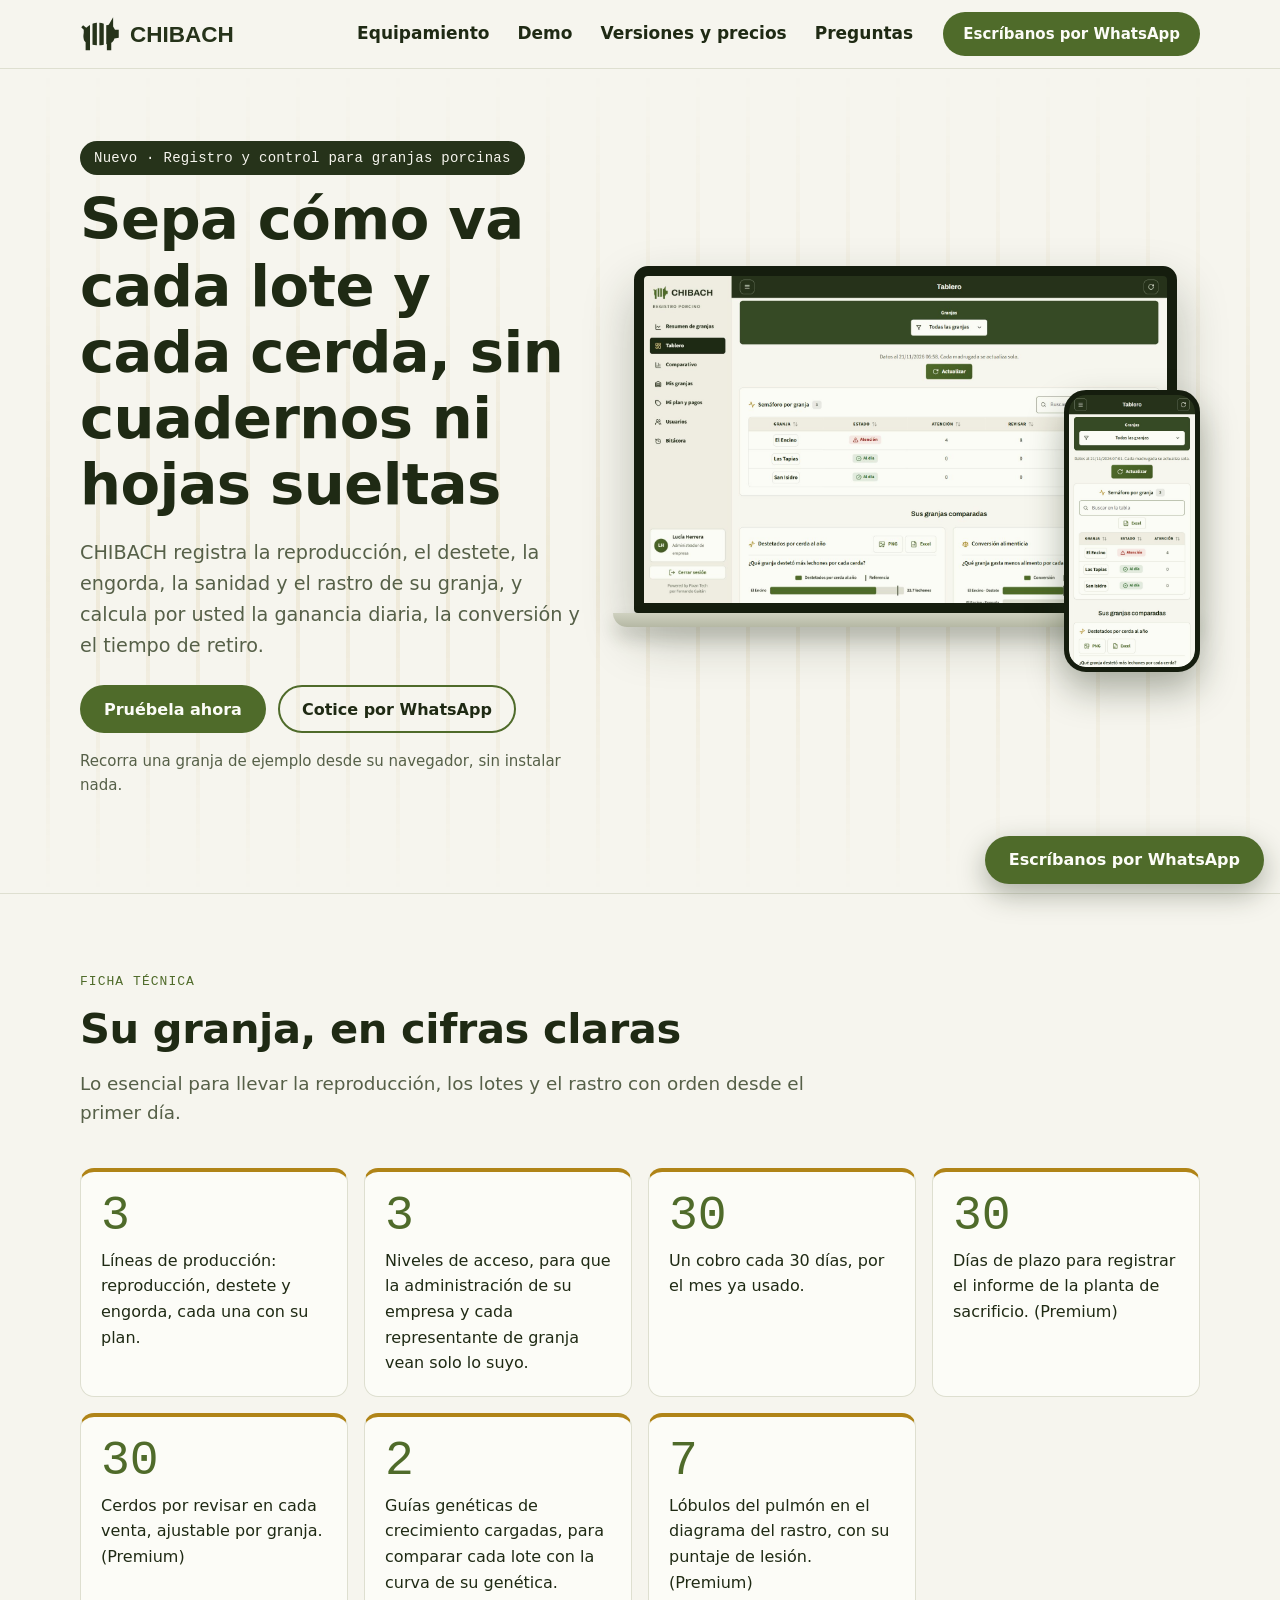
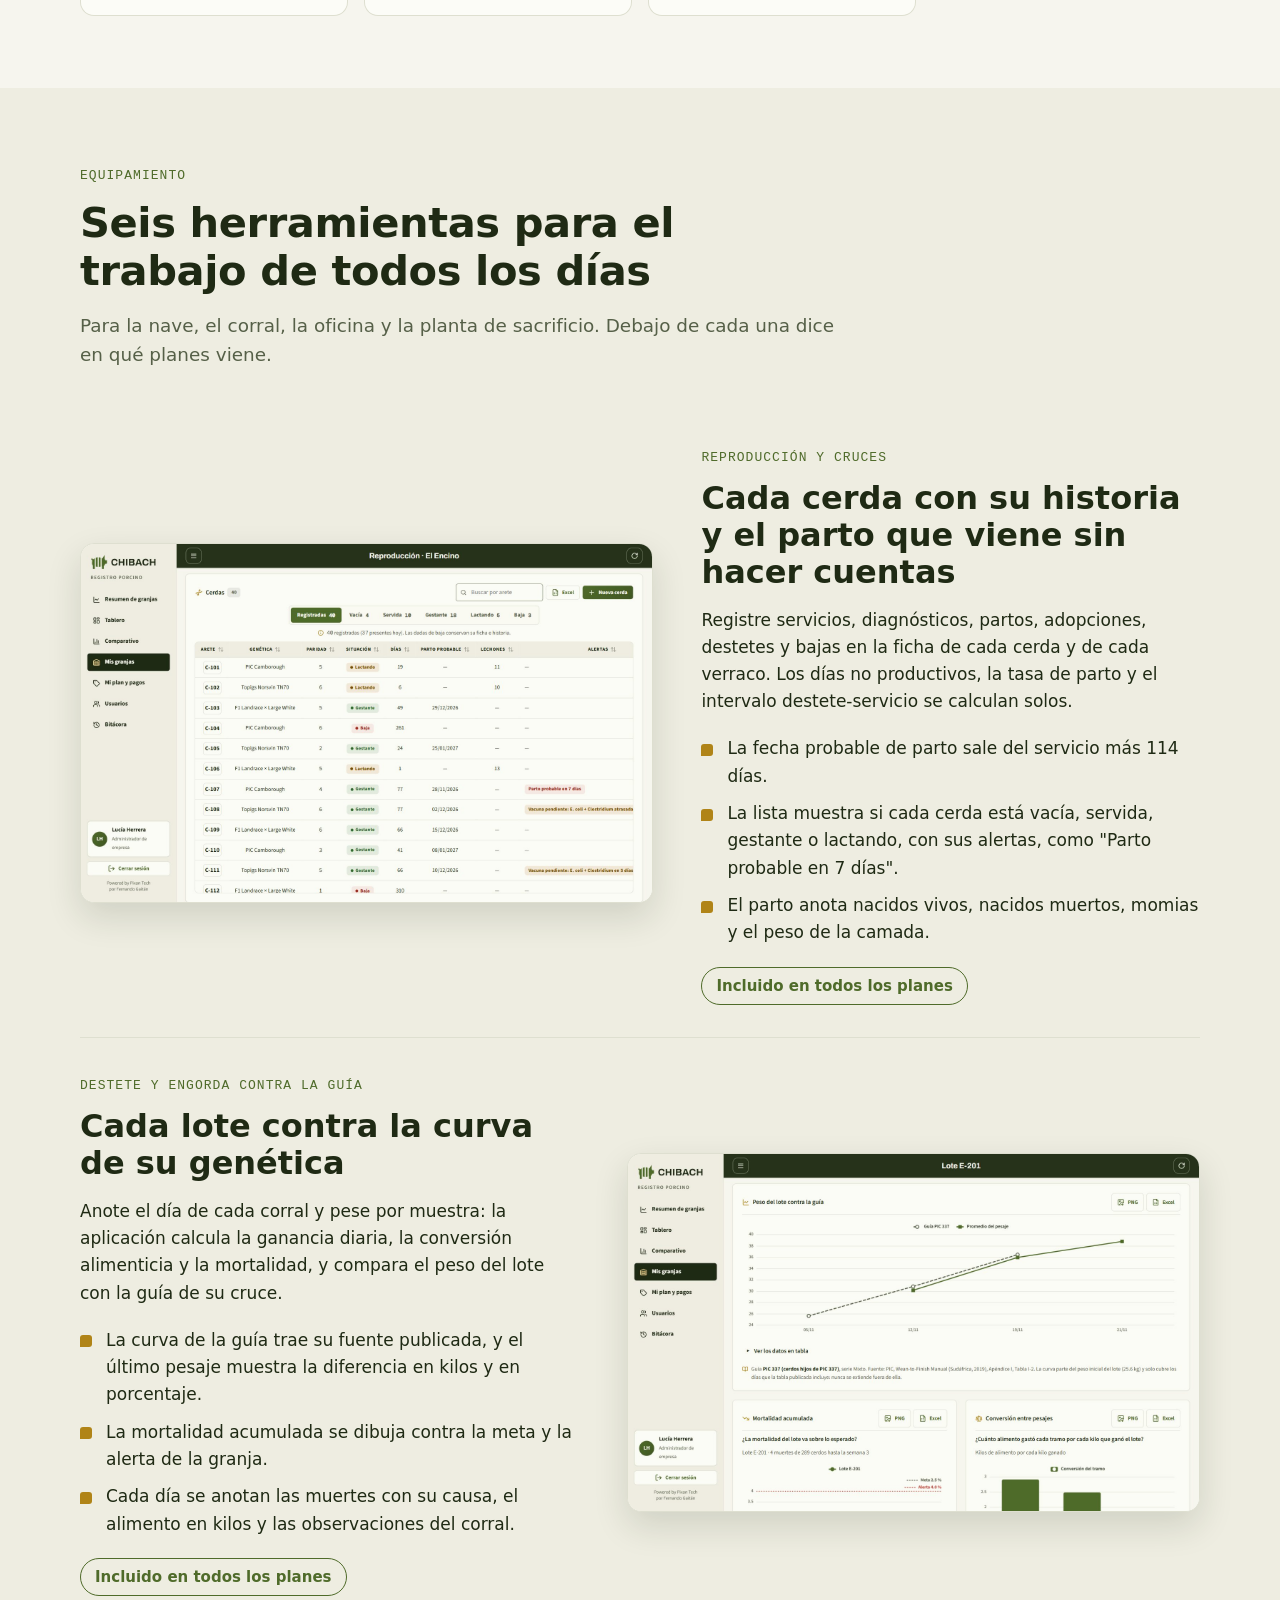
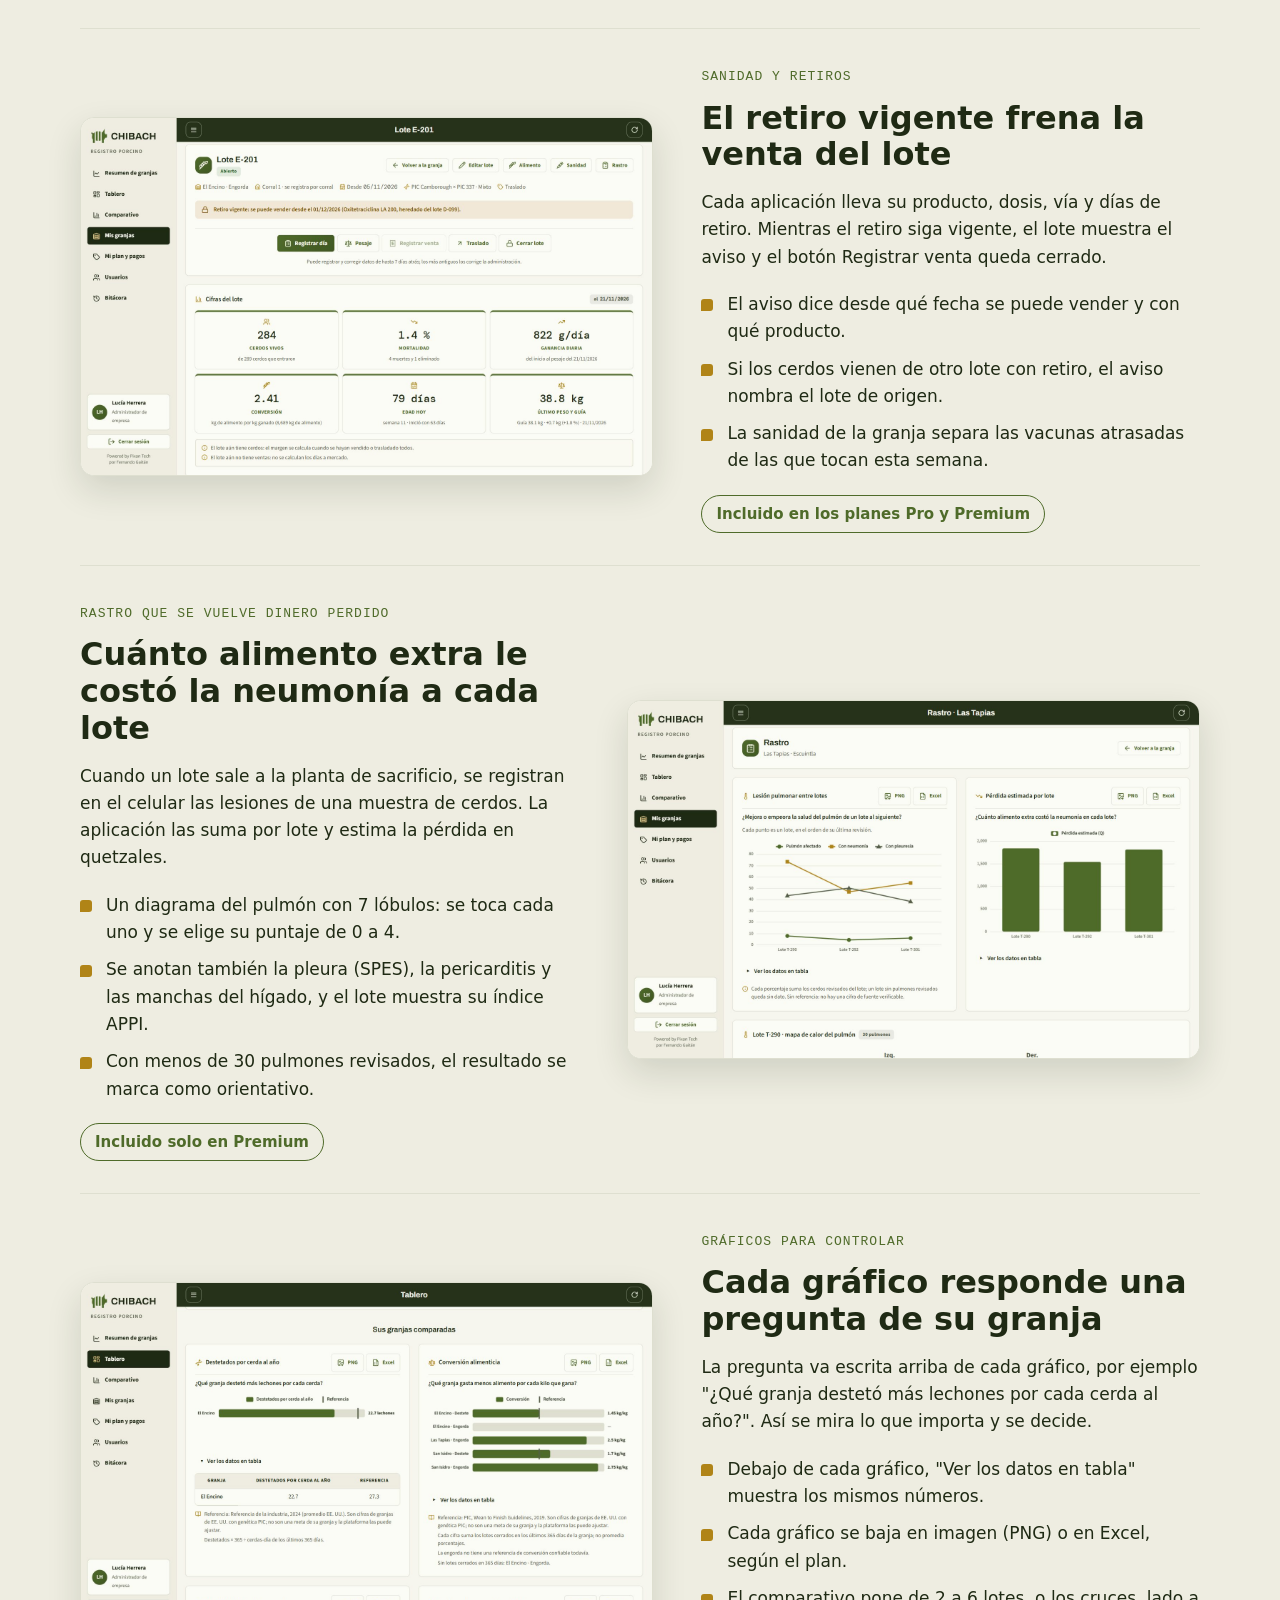
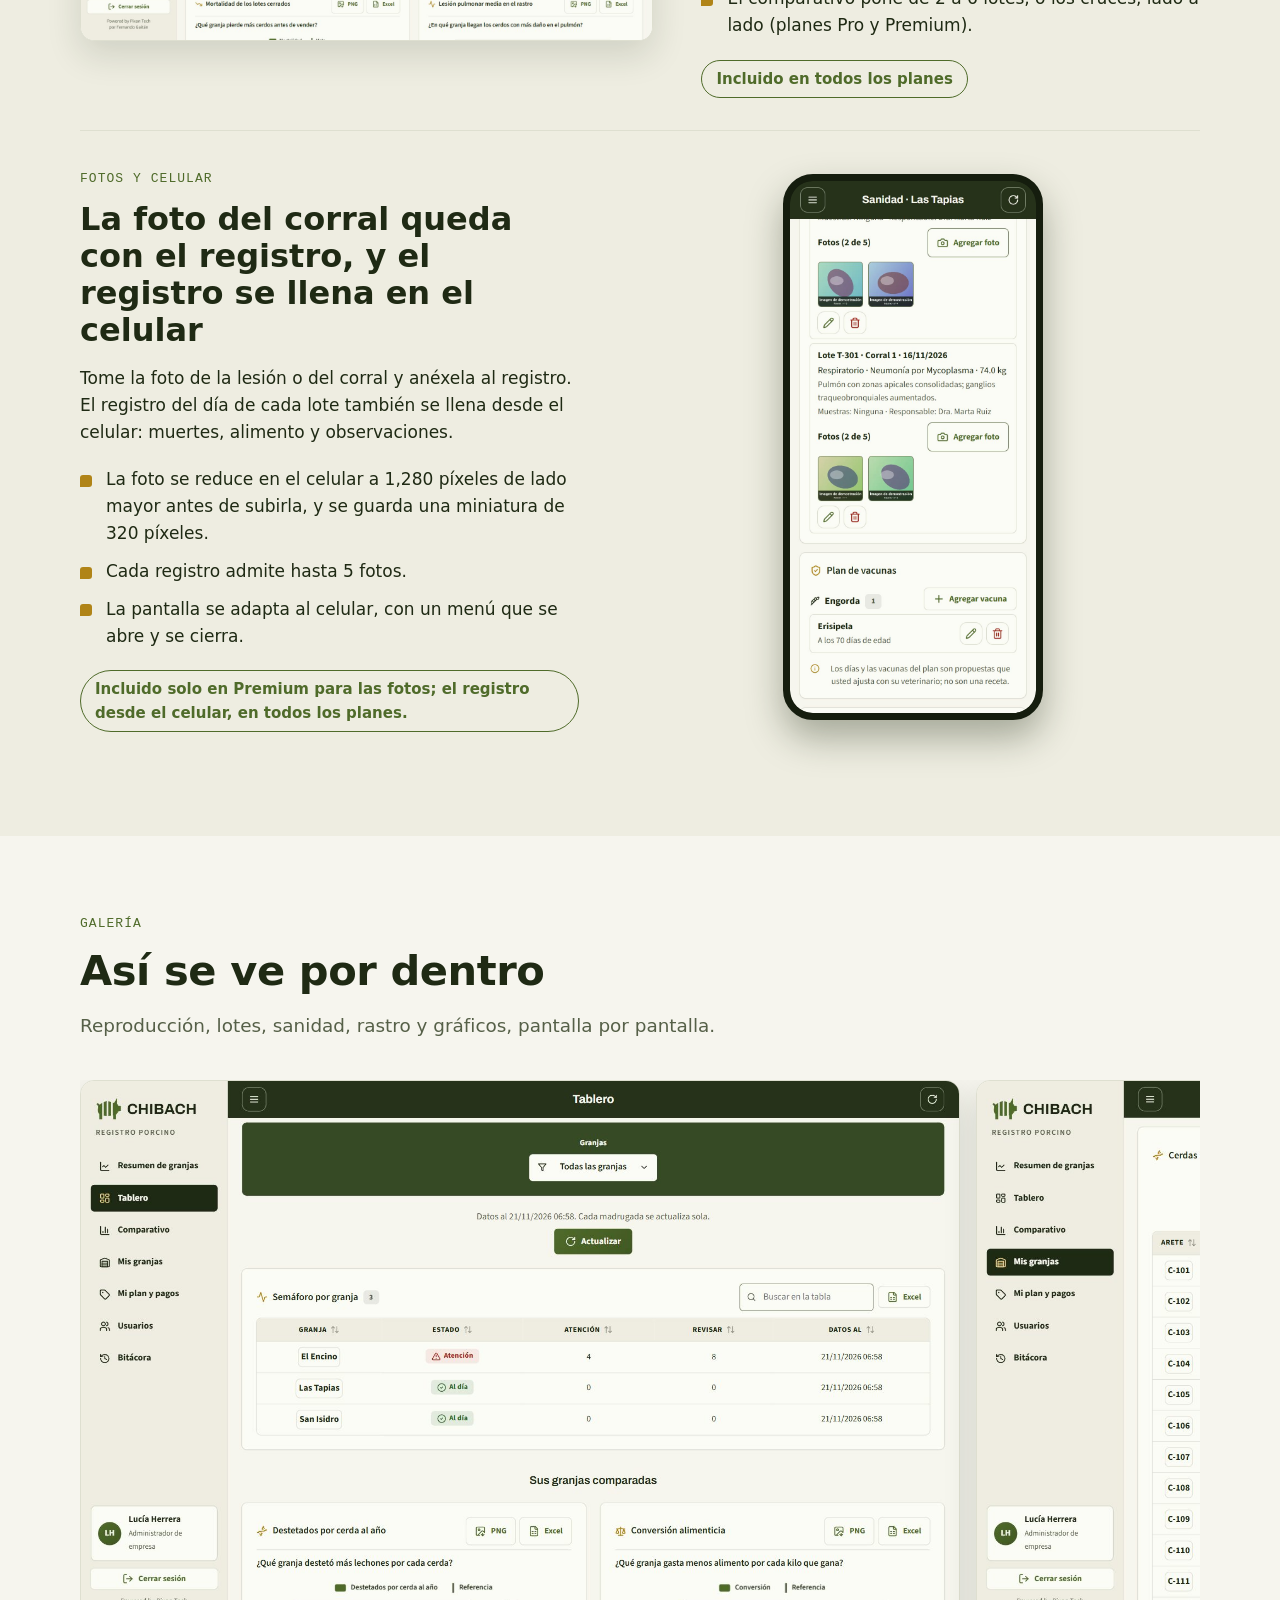
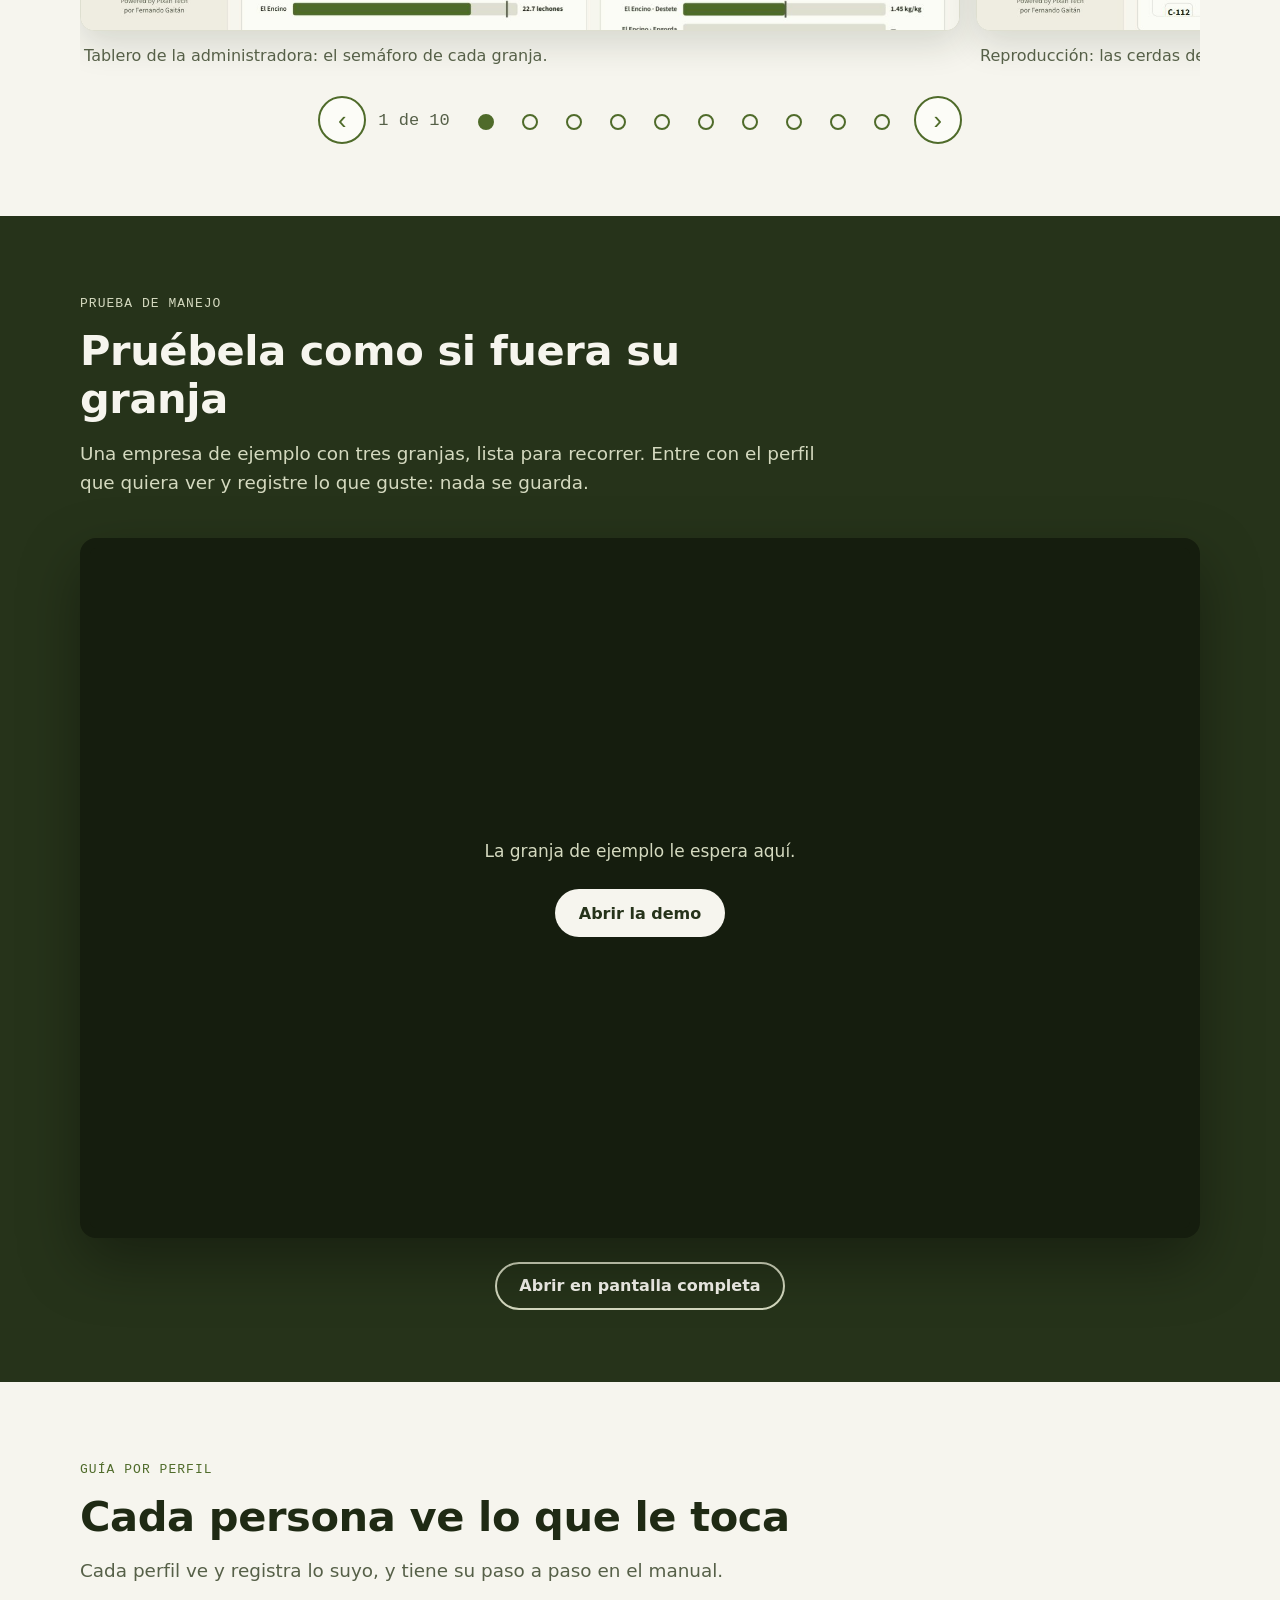
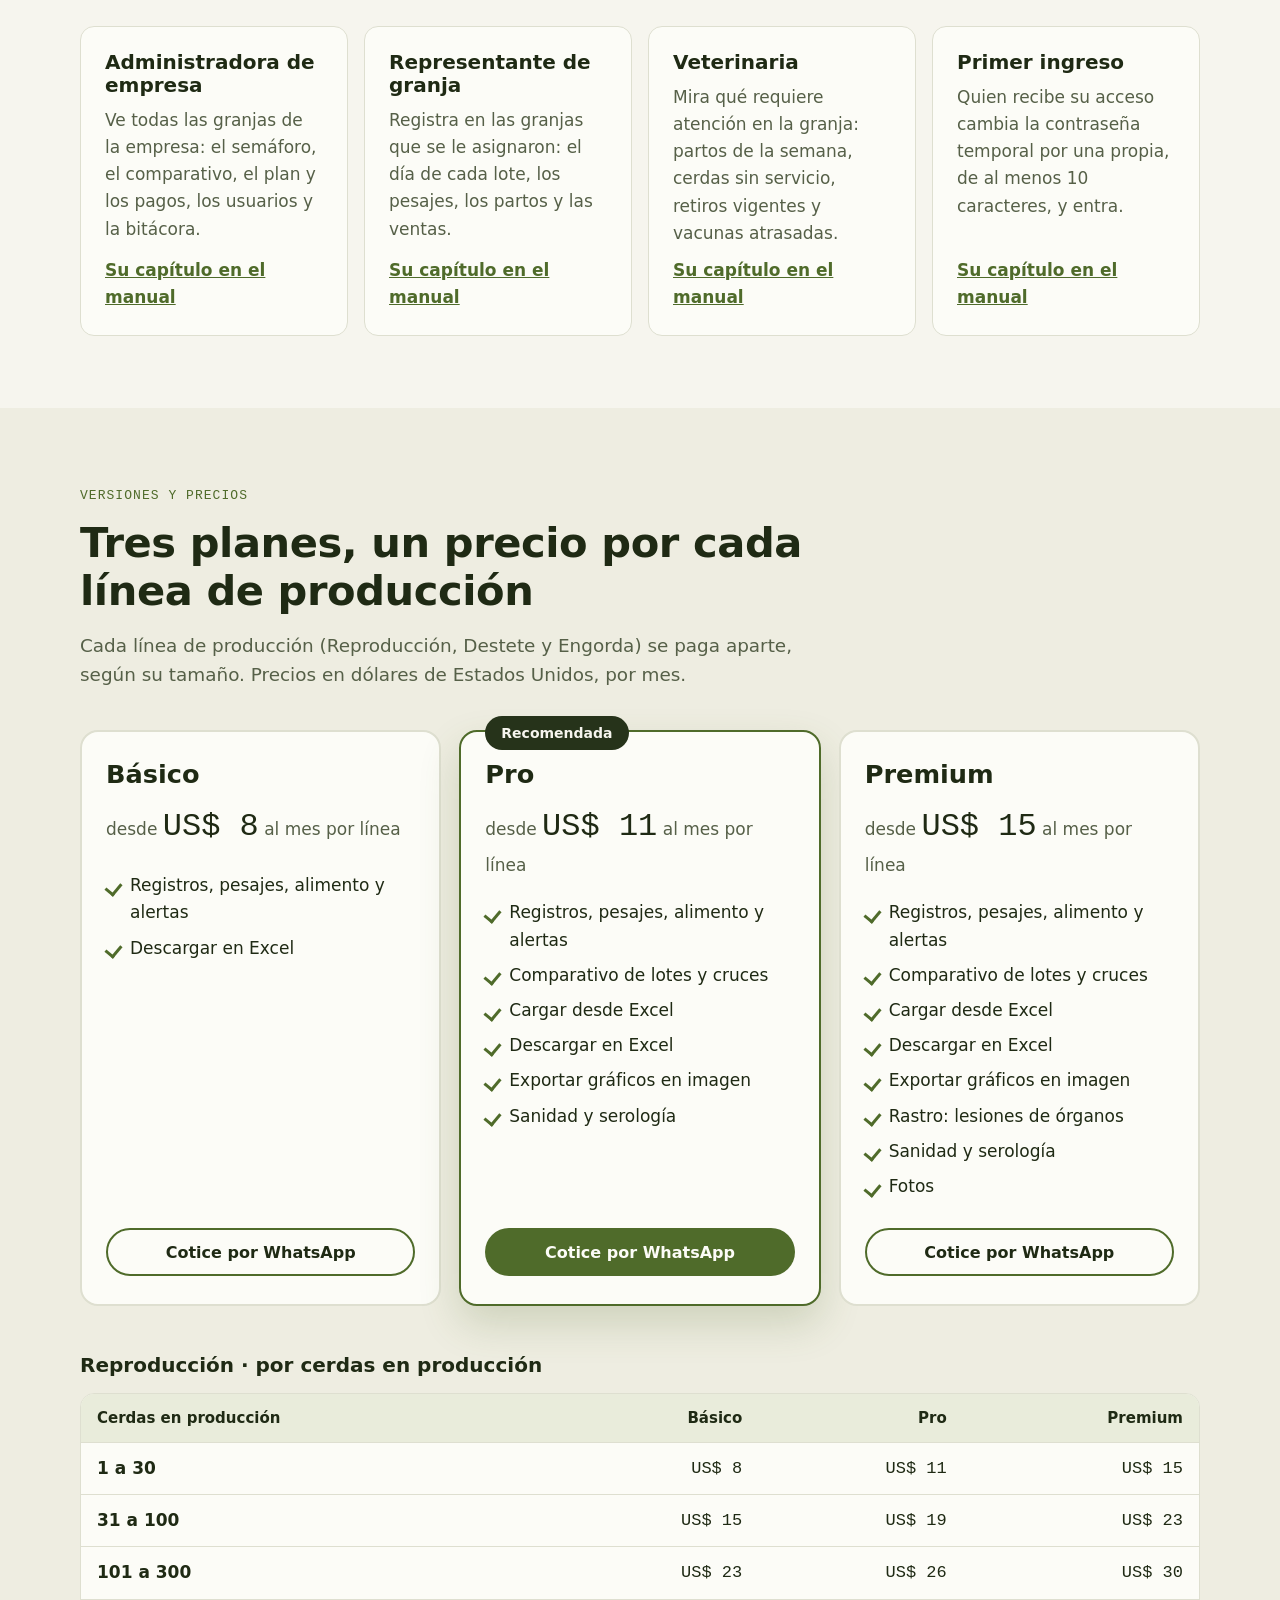
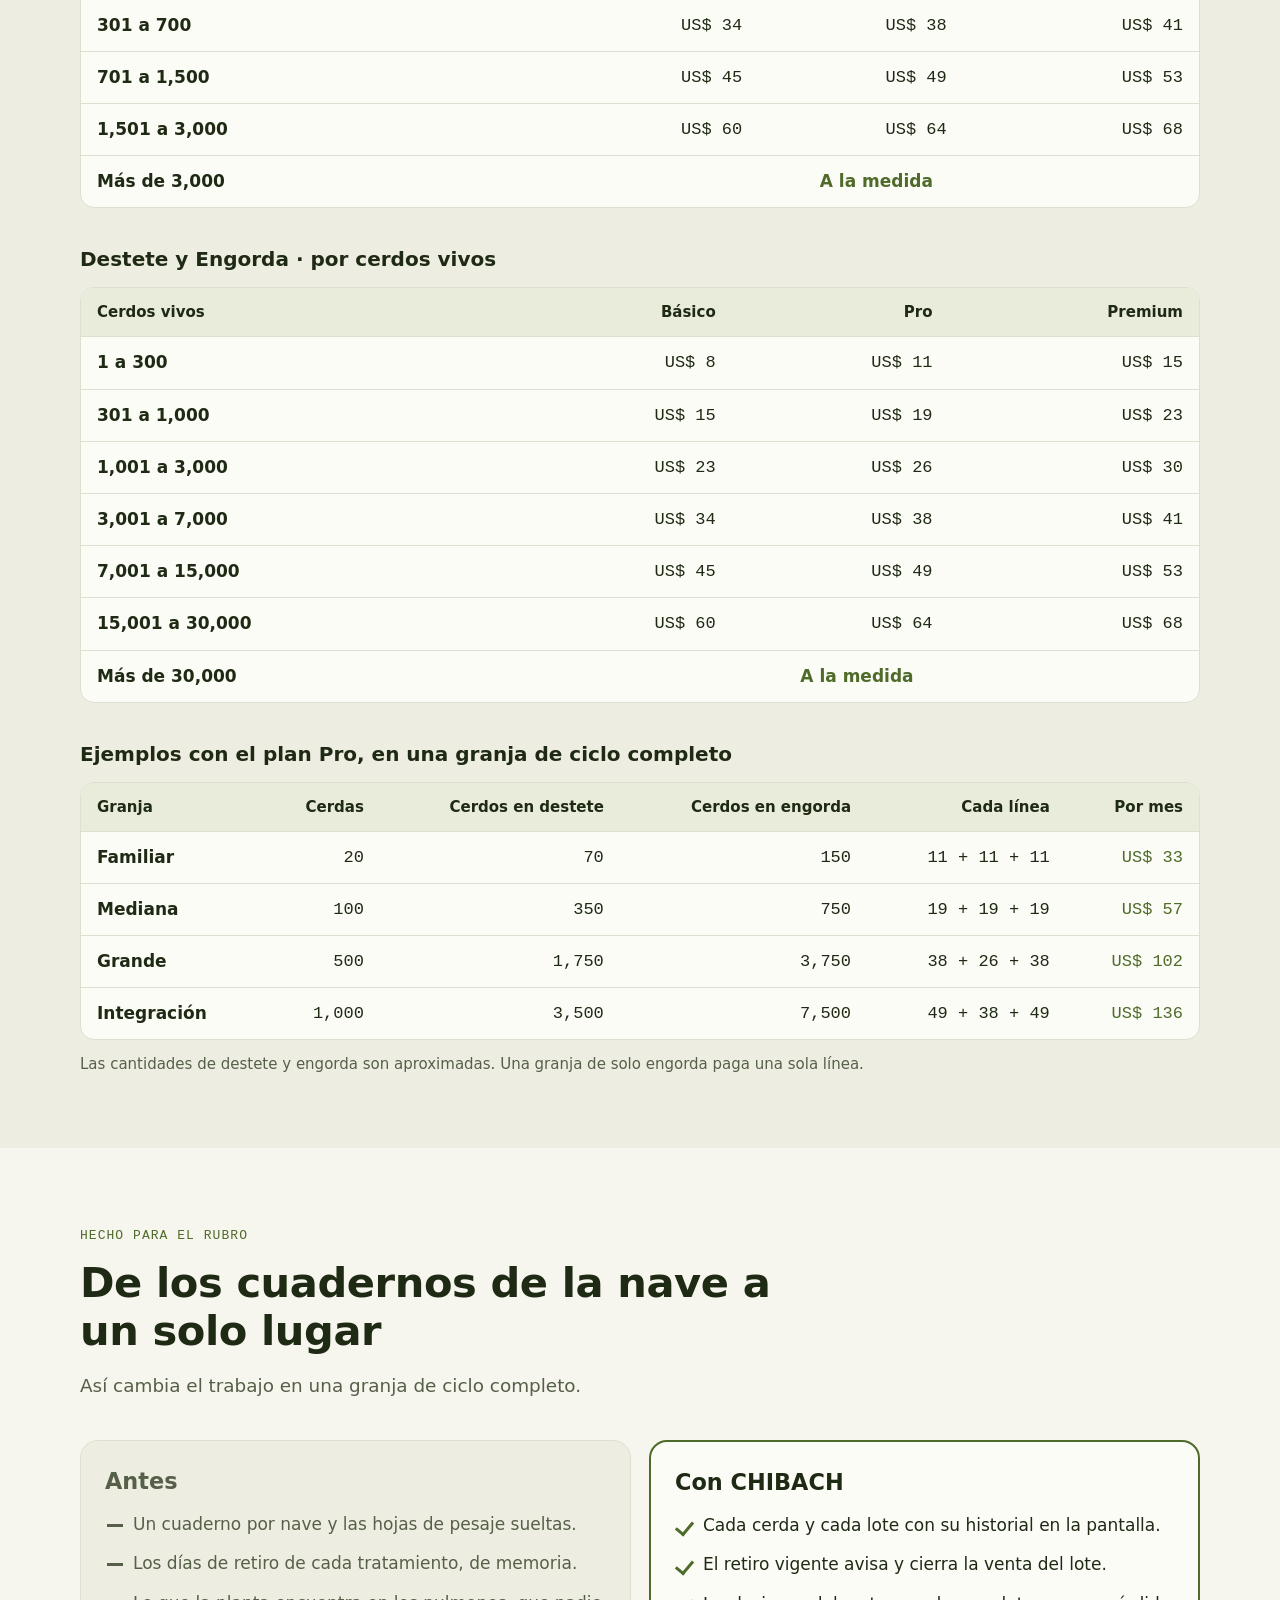
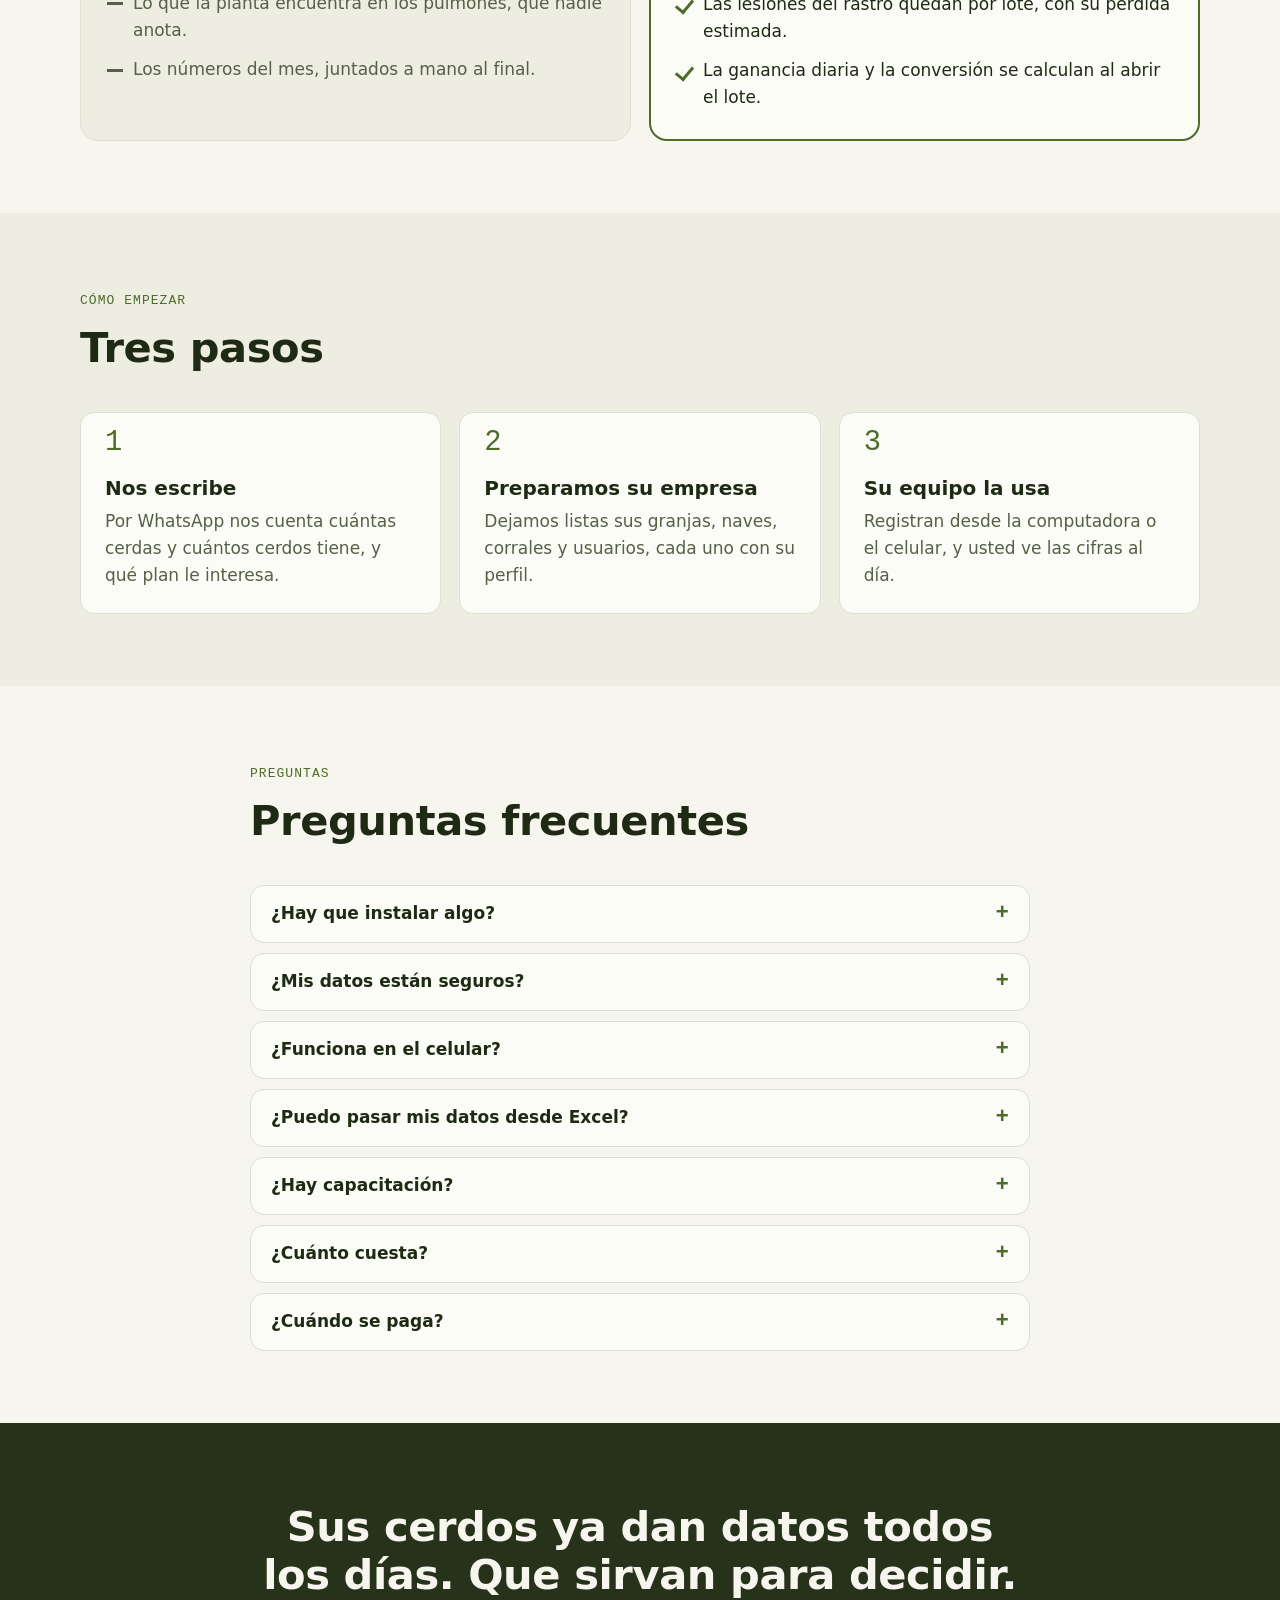
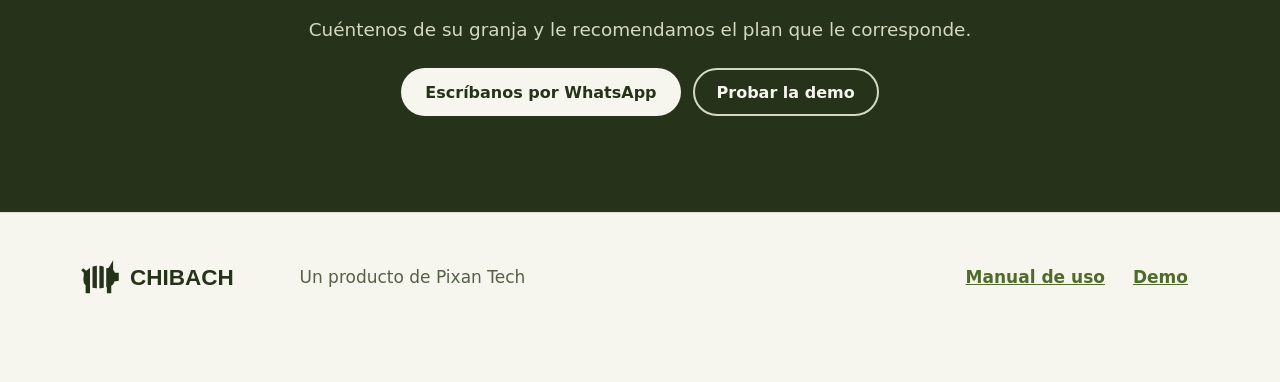
==== commit 9c2f88a1: "Add files via upload" ====
--- a/index.html
+++ b/index.html
@@ -5,7 +5,7 @@
     <meta name="viewport" content="width=device-width, initial-scale=1">
     <meta http-equiv="Content-Security-Policy" content="default-src 'self'; script-src 'self'; style-src 'self' https://fonts.googleapis.com; font-src https://fonts.gstatic.com; img-src 'self' data:; connect-src 'self'; frame-src 'self'; object-src 'none'; base-uri 'self'; form-action 'none'">
     <meta name="referrer" content="strict-origin-when-cross-origin">
-    <script src="js/frame-guard.js?v=202611211308"></script>
+    <script src="js/frame-guard.js?v=202611211401"></script>
     <title>CHIBACH · Registro y control para granjas porcinas</title>
     <meta name="description" content="CHIBACH registra la reproducción, el destete, la engorda, la sanidad y el rastro de su granja de cerdos, y calcula la ganancia diaria, la conversión y el tiempo de retiro.">
     <meta name="theme-color" content="#26331A">
@@ -15,12 +15,12 @@
     <meta property="og:image" content="img/redes.jpg">
     <meta name="twitter:card" content="summary_large_image">
     
-    <link rel="icon" href="img/favicon.svg?v=202611211308" type="image/svg+xml">
+    <link rel="icon" href="img/favicon.svg?v=202611211401" type="image/svg+xml">
     <link rel="preconnect" href="https://fonts.googleapis.com">
     <link rel="preconnect" href="https://fonts.gstatic.com" crossorigin>
     <link href="https://fonts.googleapis.com/css2?family=Archivo:wght@600..800&amp;family=DM+Mono:wght@400;500&amp;family=Source+Sans+3:wght@400..800&amp;display=swap" rel="stylesheet">
-    <link rel="stylesheet" href="css/sitio.css?v=202611211308">
-    <script src="js/sitio.js?v=202611211308" defer></script>
+    <link rel="stylesheet" href="css/sitio.css?v=202611211401">
+    <script src="js/sitio.js?v=202611211401" defer></script>
 </head>
 <body>
 <a class="saltar" href="#contenido">Ir al contenido</a>
@@ -60,7 +60,7 @@
                 <a class="btn btn-primario" href="#demo">Pruébela ahora</a>
                 <a class="btn btn-borde" data-contacto="portada" href="https://wa.me/50258253416?text=Hola%2C%20vi%20la%20p%C3%A1gina%20de%20CHIBACH%20y%20quiero%20cotizar%20para%20mi%20granja." target="_blank" rel="noopener noreferrer">Cotice por WhatsApp</a>
             </div>
-            <p class="portada-nota">La demo es la aplicación real con una granja de ejemplo. No necesita instalar nada.</p>
+            <p class="portada-nota">Recorra una granja de ejemplo desde su navegador, sin instalar nada.</p>
         </div>
         <div class="dispositivos">
             <div class="portatil">
@@ -78,12 +78,12 @@
     <div class="envoltura">
         <header class="encabezado">
             <p class="etiqueta">Ficha técnica</p>
-            <h2>Lo que trae, contado desde la propia aplicación</h2>
-            <p class="intro">Cada cifra se lee de cómo está construida la aplicación. Si cambia, esta página cambia con ella.</p>
+            <h2>Su granja, en cifras claras</h2>
+            <p class="intro">Lo esencial para llevar la reproducción, los lotes y el rastro con orden desde el primer día.</p>
         </header>
         <ul class="ficha">
             <li class="cifra"><span class="cifra-n" data-fin="3">3</span><span class="cifra-t">Líneas de producción: reproducción, destete y engorda, cada una con su plan.</span></li>
-            <li class="cifra"><span class="cifra-n" data-fin="3">3</span><span class="cifra-t">Niveles de acceso: la plataforma, la administración de la empresa y el representante de cada granja.</span></li>
+            <li class="cifra"><span class="cifra-n" data-fin="3">3</span><span class="cifra-t">Niveles de acceso, para que la administración de su empresa y cada representante de granja vean solo lo suyo.</span></li>
             <li class="cifra"><span class="cifra-n" data-fin="30">30</span><span class="cifra-t">Un cobro cada 30 días, por el mes ya usado.</span></li>
             <li class="cifra"><span class="cifra-n" data-fin="30">30</span><span class="cifra-t">Días de plazo para registrar el informe de la planta de sacrificio. (Premium)</span></li>
             <li class="cifra"><span class="cifra-n" data-fin="30">30</span><span class="cifra-t">Cerdos por revisar en cada venta, ajustable por granja. (Premium)</span></li>
@@ -98,7 +98,7 @@
         <header class="encabezado">
             <p class="etiqueta">Equipamiento</p>
             <h2>Seis herramientas para el trabajo de todos los días</h2>
-            <p class="intro">Cada una se puede comprobar en la demo. Debajo de cada herramienta dice en qué planes viene.</p>
+            <p class="intro">Para la nave, el corral, la oficina y la planta de sacrificio. Debajo de cada una dice en qué planes viene.</p>
         </header>
 
         <article class="bloque" data-herramienta="base">
@@ -187,7 +187,7 @@
                     <li>Cada registro admite hasta 5 fotos.</li>
                     <li>La pantalla se adapta al celular, con un menú que se abre y se cierra.</li>
                 </ul>
-                <p class="incluye">Las fotos: Incluido solo en Premium. El uso en el celular: incluido en todos los planes.</p>
+                <p class="incluye">Incluido solo en Premium para las fotos; el registro desde el celular, en todos los planes.</p>
             </div>
         </article>
     </div>
@@ -198,7 +198,7 @@
         <header class="encabezado">
             <p class="etiqueta">Galería</p>
             <h2>Así se ve por dentro</h2>
-            <p class="intro">Capturas de la demo, con la granja de ejemplo.</p>
+            <p class="intro">Reproducción, lotes, sanidad, rastro y gráficos, pantalla por pantalla.</p>
         </header>
         <div class="galeria" id="galeria-caja">
             <div class="galeria-pista" id="galeria-pista" tabindex="0" role="region" aria-label="Capturas de la aplicación">
@@ -228,14 +228,14 @@
         <header class="encabezado">
             <p class="etiqueta">Prueba de manejo</p>
             <h2>Pruébela como si fuera su granja</h2>
-            <p class="intro">Es la aplicación real con una empresa de ejemplo, de tres granjas. Entre con el perfil que quiera ver. Los cambios no se guardan.</p>
+            <p class="intro">Una empresa de ejemplo con tres granjas, lista para recorrer. Entre con el perfil que quiera ver y registre lo que guste: nada se guarda.</p>
         </header>
         <div class="demo-marco" id="demo-marco">
             <div class="demo-espera" id="demo-espera">
-                <p>La demo se abre en esta sección.</p>
+                <p>La granja de ejemplo le espera aquí.</p>
                 <a class="btn btn-claro" href="demo/">Abrir la demo</a>
             </div>
-            <iframe id="demo-iframe" title="Demo de CHIBACH" data-src="demo/?v=202611211308" hidden></iframe>
+            <iframe id="demo-iframe" title="Demo de CHIBACH" data-src="demo/?v=202611211401" hidden></iframe>
         </div>
         <p class="demo-pie"><a class="btn btn-claro-borde" id="demo-pantalla" href="demo/" target="_blank" rel="noopener noreferrer">Abrir en pantalla completa</a></p>
     </div>
@@ -246,7 +246,7 @@
         <header class="encabezado">
             <p class="etiqueta">Guía por perfil</p>
             <h2>Cada persona ve lo que le toca</h2>
-            <p class="intro">En la demo puede entrar con cualquiera de estos cuatro perfiles. Cada uno tiene su paso a paso en el manual.</p>
+            <p class="intro">Cada perfil ve y registra lo suyo, y tiene su paso a paso en el manual.</p>
         </header>
         <ul class="perfiles">
             <li class="perfil">
@@ -380,7 +380,7 @@
         <header class="encabezado">
             <p class="etiqueta">Hecho para el rubro</p>
             <h2>De los cuadernos de la nave a un solo lugar</h2>
-            <p class="intro">Una granja de ciclo completo, como ejemplo. No es un cliente.</p>
+            <p class="intro">Así cambia el trabajo en una granja de ciclo completo.</p>
         </header>
         <div class="antes-despues">
             <div class="ad ad-antes">
